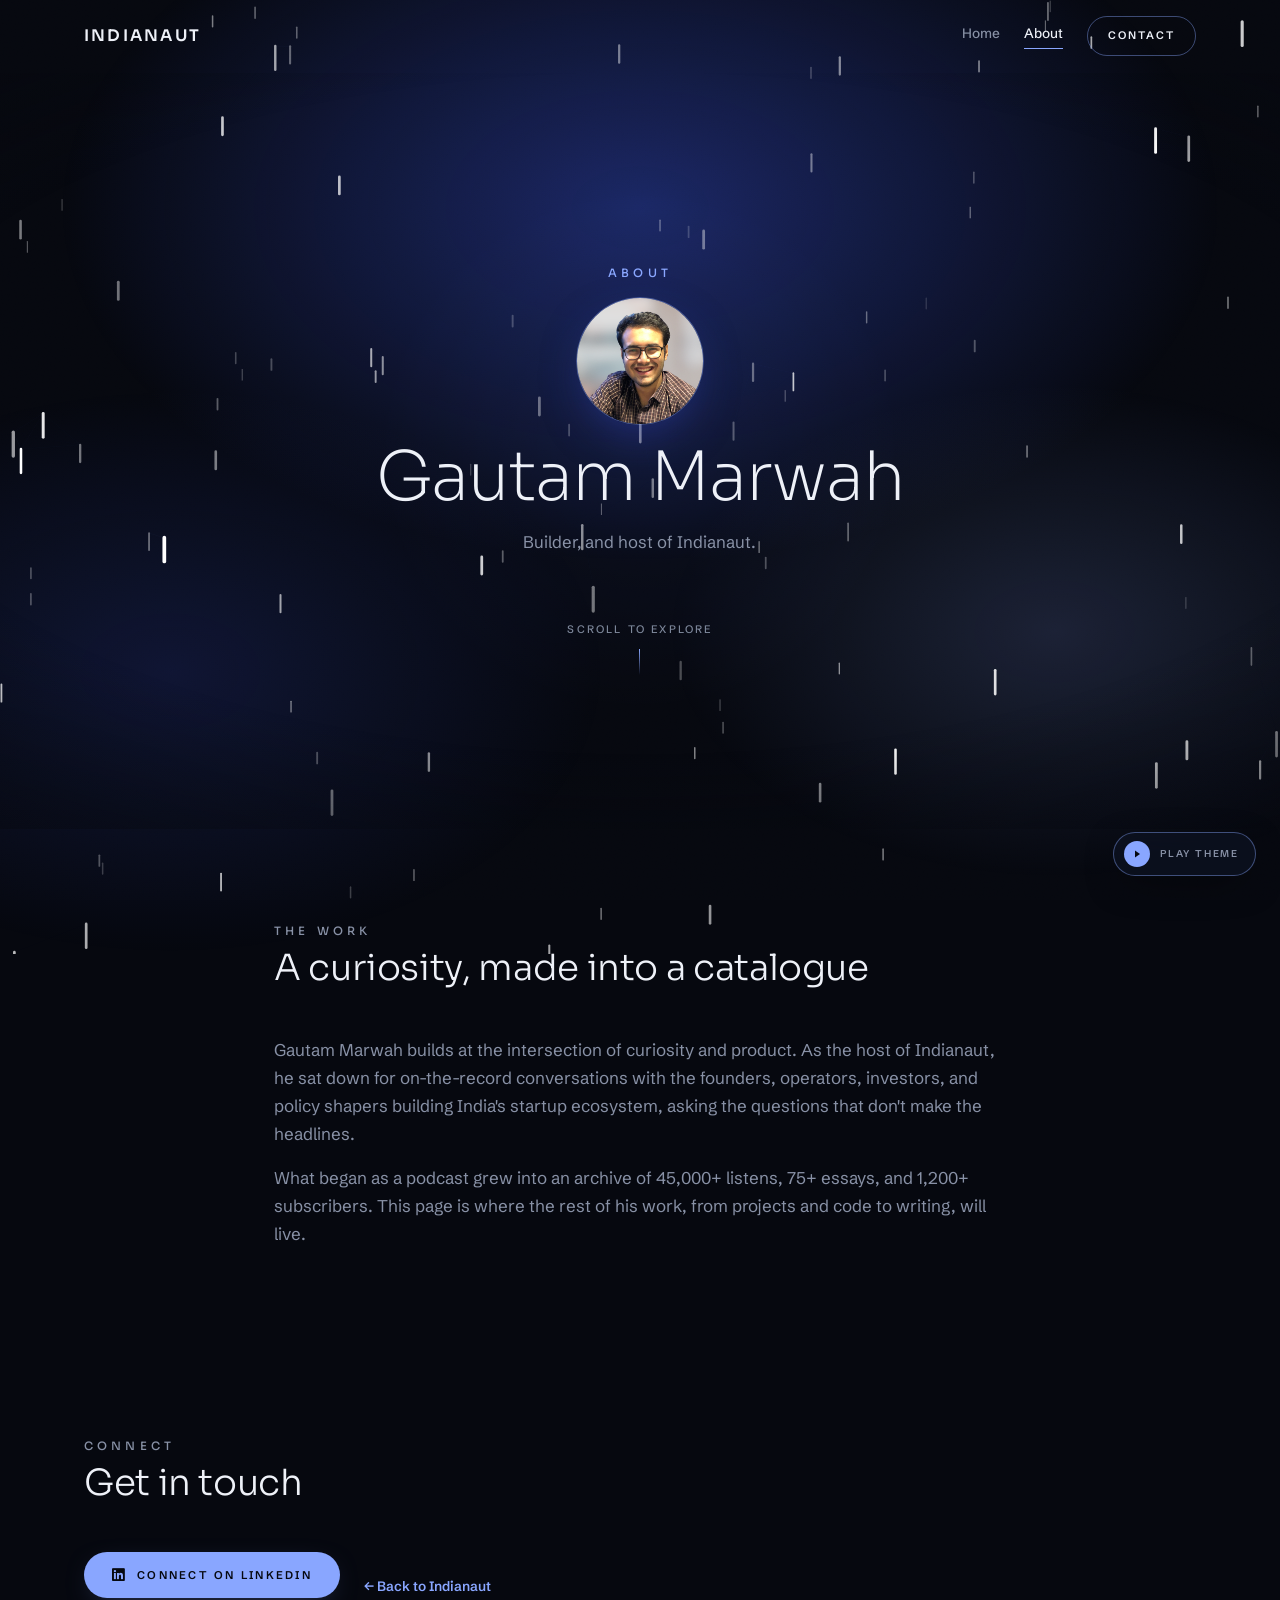
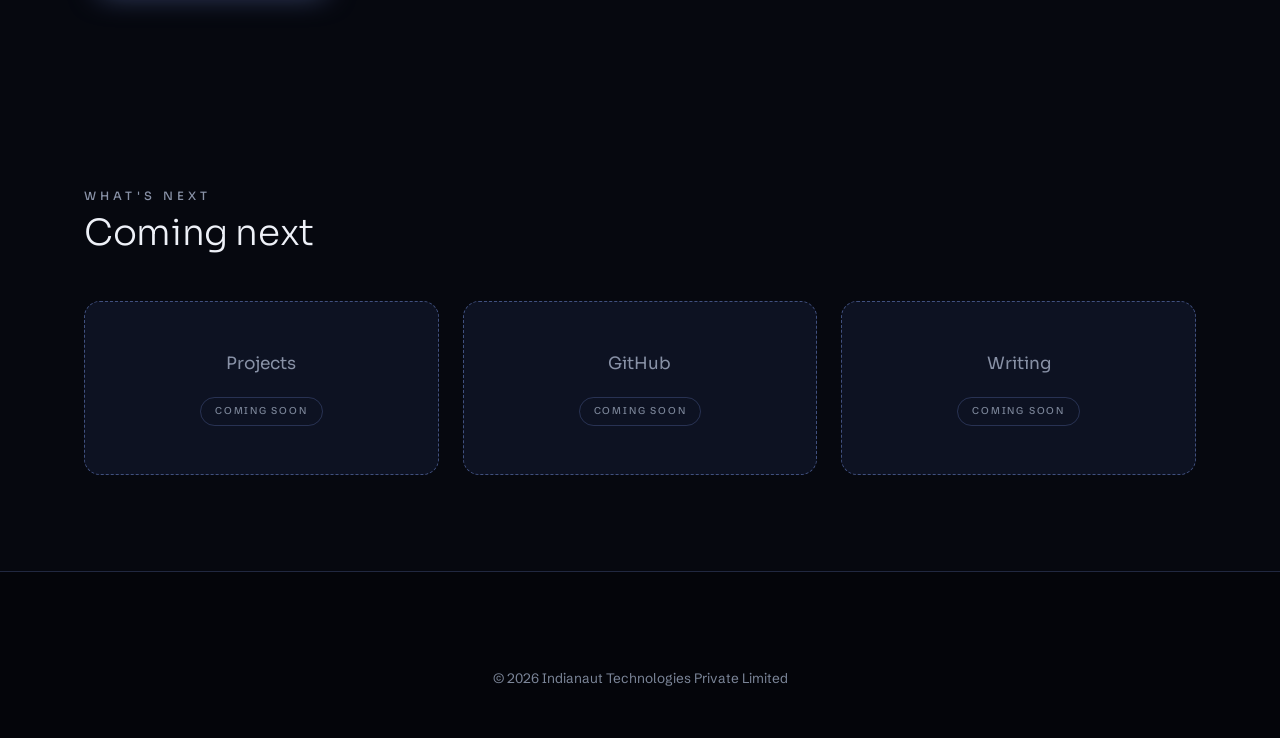
==== about.html @ 1bd2d526 "Redesign site as a two-page premium cosmic experience Replace the previous design with the "Deep Spa" ====
<!DOCTYPE html>
<html lang="en">
<head>
  <meta charset="UTF-8">
  <meta name="viewport" content="width=device-width, initial-scale=1.0">
  <title>Gautam Marwah — Indianaut</title>
  <meta name="description" content="Gautam Marwah builds at the intersection of curiosity and product. Host of Indianaut, an archive of 45,000+ listens, 75+ essays, and 1,200+ subscribers.">

  <link rel="icon" type="image/x-icon" href="favicon.ico">
  <link rel="apple-touch-icon" href="favicon.ico">

  <meta property="og:type" content="profile">
  <meta property="og:url" content="https://indianaut.com/about.html">
  <link rel="canonical" href="https://indianaut.com/about.html">
  <meta property="og:title" content="Gautam Marwah — Indianaut">
  <meta property="og:description" content="Gautam Marwah builds at the intersection of curiosity and product. Host of Indianaut, an archive of 45,000+ listens, 75+ essays, and 1,200+ subscribers.">
  <meta property="og:image" content="logo.png">
  <meta property="og:image:width" content="1200">
  <meta property="og:image:height" content="630">
  <meta property="og:site_name" content="Indianaut">

  <meta name="twitter:card" content="summary_large_image">
  <meta name="twitter:title" content="Gautam Marwah — Indianaut">
  <meta name="twitter:description" content="Builder, and host of Indianaut.">
  <meta name="twitter:image" content="logo.png">

  <link rel="preconnect" href="https://fonts.googleapis.com">
  <link rel="preconnect" href="https://fonts.gstatic.com" crossorigin>
  <link href="https://fonts.googleapis.com/css2?family=Sora:wght@200;300;400;500;600;700&family=Schibsted+Grotesk:wght@400;500;600&display=swap" rel="stylesheet">
  <link rel="stylesheet" href="https://cdnjs.cloudflare.com/ajax/libs/font-awesome/6.5.1/css/all.min.css">
  <link rel="stylesheet" href="style.css">
</head>
<body>

  <!-- Persistent cosmic backdrop (see index.html). -->
  <div class="hero-scene" aria-hidden="true">
    <div class="nebula"></div>
    <canvas class="starfield" data-starfield data-density-scale="0.7"></canvas>
  </div>

  <header class="site-nav">
    <div class="container nav-inner">
      <a href="index.html" class="wordmark">INDIANAUT</a>
      <nav class="nav-links" aria-label="Primary">
        <a href="index.html" class="nav-link">Home</a>
        <a href="about.html" class="nav-link is-active" aria-current="page">About</a>
        <a href="https://www.linkedin.com/in/gautam-marwah/" target="_blank" rel="noopener" class="nav-subscribe">Contact</a>
      </nav>
    </div>
  </header>

  <main>
    <!-- Hero -->
    <section class="hero hero--about" id="hero">
      <div class="hero-content">
        <p class="eyebrow hero-eyebrow">About</p>
        <div class="hero-photo">
          <img src="GautamMarwah-Photo.PNG" alt="Gautam Marwah">
        </div>
        <h1 class="hero-name">Gautam Marwah</h1>
        <p class="hero-role">Builder, and host of Indianaut.</p>
        <p class="scroll-cue">Scroll to explore</p>
      </div>
    </section>

    <!-- Bio -->
    <section class="section bio-section" id="bio">
      <div class="container">
        <div class="section-head">
          <p class="eyebrow reveal reveal--fade">The Work</p>
          <h2 class="reveal reveal--fade">A curiosity, made into a catalogue</h2>
        </div>
        <div class="bio-text reveal">
          <p>Gautam Marwah builds at the intersection of curiosity and product. As the host of Indianaut, he sat down for on-the-record conversations with the founders, operators, investors, and policy shapers building India's startup ecosystem, asking the questions that don't make the headlines.</p>
          <p>What began as a podcast grew into an archive of 45,000+ listens, 75+ essays, and 1,200+ subscribers. This page is where the rest of his work, from projects and code to writing, will live.</p>
        </div>
      </div>
    </section>

    <!-- Connect -->
    <section class="section" id="connect">
      <div class="container">
        <div class="section-head">
          <p class="eyebrow reveal reveal--fade">Connect</p>
          <h2 class="reveal reveal--fade">Get in touch</h2>
        </div>
        <div class="reveal">
          <div class="connect-actions">
            <a href="https://www.linkedin.com/in/gautam-marwah/" target="_blank" rel="noopener" class="btn btn-primary">
              <i class="fab fa-linkedin" aria-hidden="true"></i>
              <span>Connect on LinkedIn</span>
            </a>
            <a href="index.html" class="about-cta u-link">← Back to Indianaut</a>
          </div>
          <!-- TODO: add a direct email here if desired -->
        </div>
      </div>
    </section>

    <!-- Coming next -->
    <section class="section" id="coming-next">
      <div class="container">
        <div class="section-head">
          <p class="eyebrow reveal reveal--fade">What's Next</p>
          <h2 class="reveal reveal--fade">Coming next</h2>
        </div>
        <div class="tiles-grid stagger">
          <div class="tile reveal">
            <h3>Projects</h3>
            <span class="tile-tag">Coming soon</span>
          </div>
          <div class="tile reveal">
            <h3>GitHub</h3>
            <span class="tile-tag">Coming soon</span>
          </div>
          <div class="tile reveal">
            <h3>Writing</h3>
            <span class="tile-tag">Coming soon</span>
          </div>
        </div>
      </div>
    </section>
  </main>

  <footer class="site-footer">
    <div class="container footer-inner">
      <p class="footer-copy">© 2026 Indianaut Technologies Private Limited</p>
    </div>
  </footer>

  <script src="script.js"></script>
</body>
</html>
---- style.css ----
/*
THESIS: A premium, thought-leadership cosmic world for Indianaut — a living starfield and elegant calm that make the real work the proof. Refuses the old bright-blue subscribe page, the busy dossier, and the neon "AI space dashboard."
OWN-WORLD: Near-black cosmic ground (#06080F), soft indigo nebula, mouse-reactive parallax starfield with cosmic-blue constellation lines; ONE cosmic-blue accent (#89A6FF); tricolor only as the logo + one thin signature line. Sora (light display) + Schibsted Grotesk body. Soft 16px cards, pill buttons, hairline borders, gentle glows.
STORY: A visitor lands in space, the logo blooms, stars react to them; they scroll Indianaut's real work (episodes, platforms, essays) to an elegant About; a second page introduces Gautam and is built to grow.
FIRST VIEWPORT: Centered eyebrow, the Indianaut logo (glowing), an elegant light-weight tagline, a thin tricolor line, and the real stat row, over a living starfield + nebula. Nav: Home · About · Contact.
FORM: Premium cosmic experience · brief-pinned (simplify + premium + animation) · replaces the dossier world.
*/

/* ==========================================================================
   Tokens
   ========================================================================== */
:root {
  color-scheme: dark;

  /* Color */
  --space: #06080F;
  --space-deep: #04050A;
  --panel: #0D1222;
  --panel-2: #141B2E;
  --text: #EEF1F8;
  --text-dim: #8891A6;
  --text-faint: #7C8699;
  --accent: #89A6FF;
  --accent-deep: #3D5AF1;
  --accent-bright: #AFC3FF;
  --saffron: #FF9E3D;
  --green: #3BB273;
  --hairline: rgba(137, 166, 255, 0.22);
  --hairline-strong: rgba(137, 166, 255, 0.42);

  /* Type */
  --font-display: 'Sora', system-ui, sans-serif;
  --font-body: 'Schibsted Grotesk', system-ui, sans-serif;

  /* Radii */
  --radius-sm: 8px;
  --radius-card: 16px;
  --radius-pill: 999px;

  /* Spacing (8px scale) */
  --sp-xs: 4px;
  --sp-sm: 8px;
  --sp-md: 16px;
  --sp-lg: 24px;
  --sp-xl: 48px;
  --sp-xxl: 96px;

  /* Shadows / glows */
  --shadow-card-rest: 0 8px 30px -16px rgba(0, 0, 0, 0.6);
  --shadow-card-hover: 0 16px 50px -18px rgba(61, 90, 241, 0.45);
  --glow-logo: drop-shadow(0 10px 60px rgba(61, 90, 241, 0.35));
  --shadow-float: 0 10px 40px -14px rgba(0, 0, 0, 0.8);

  /* Motion */
  --ease-out-expo: cubic-bezier(0.16, 1, 0.3, 1);
  --dur-fast: 0.25s;
  --dur-med: 0.55s;
  --dur-slow: 0.9s;
}

/* ==========================================================================
   Reset
   ========================================================================== */
*, *::before, *::after { box-sizing: border-box; }
html, body { height: 100%; }
body, h1, h2, h3, p, figure { margin: 0; }
img, canvas, audio, svg { display: block; max-width: 100%; }
a { color: inherit; text-decoration: none; }
button { font: inherit; cursor: pointer; background: none; border: none; color: inherit; }
ul { list-style: none; margin: 0; padding: 0; }
::selection { background: rgba(137, 166, 255, 0.35); color: var(--text); }

@media (prefers-reduced-motion: no-preference) {
  html { scroll-behavior: smooth; }
}

body {
  background: var(--space);
  color: var(--text);
  font-family: var(--font-body);
  font-size: 1.0625rem;
  font-weight: 400;
  line-height: 1.65;
  -webkit-font-smoothing: antialiased;
  overflow-x: hidden;
}

.container {
  max-width: 1160px;
  margin-inline: auto;
  padding-inline: var(--sp-lg);
}

a:focus-visible,
button:focus-visible,
[tabindex]:focus-visible {
  outline: 2px solid var(--accent);
  outline-offset: 3px;
  border-radius: var(--radius-sm);
}

/* ==========================================================================
   Type utilities
   ========================================================================== */
.eyebrow {
  display: block;
  font-family: var(--font-display);
  font-size: 0.72rem;
  font-weight: 500;
  line-height: 1.2;
  letter-spacing: 0.36em;
  text-transform: uppercase;
  color: var(--accent);
}

.u-link { position: relative; }
.u-link::after {
  content: '';
  position: absolute;
  left: 0; right: 0; bottom: -2px;
  height: 1px;
  background: var(--accent);
  transform: scaleX(0);
  transform-origin: left;
  transition: transform var(--dur-med) var(--ease-out-expo);
}
.u-link:hover::after,
.u-link:focus-visible::after { transform: scaleX(1); }

/* ==========================================================================
   Buttons
   ========================================================================== */
.btn {
  display: inline-flex;
  align-items: center;
  gap: 10px;
  border-radius: var(--radius-pill);
  padding: 14px 28px;
  font-family: var(--font-body);
  font-size: 0.7rem;
  font-weight: 600;
  letter-spacing: 0.2em;
  text-transform: uppercase;
  transition: transform var(--dur-fast) var(--ease-out-expo),
              box-shadow var(--dur-fast) ease,
              background var(--dur-fast) ease,
              border-color var(--dur-fast) ease,
              color var(--dur-fast) ease;
}
.btn i { font-size: 0.9rem; }

.btn-primary {
  background: var(--accent);
  color: var(--space);
  box-shadow: 0 8px 30px -14px rgba(137, 166, 255, 0.55);
}
.btn-primary:hover, .btn-primary:focus-visible {
  background: var(--accent-bright);
  transform: translateY(-2px);
  box-shadow: 0 16px 44px -14px rgba(137, 166, 255, 0.6);
}

.btn-ghost {
  background: transparent;
  color: var(--text);
  border: 1px solid var(--hairline-strong);
}
.btn-ghost:hover, .btn-ghost:focus-visible {
  border-color: var(--accent);
  color: var(--accent-bright);
  transform: translateY(-2px);
  box-shadow: 0 0 30px -12px rgba(137, 166, 255, 0.5);
}

.button-row { display: flex; justify-content: center; margin-top: var(--sp-lg); }

/* ==========================================================================
   Nav
   ========================================================================== */
.site-nav {
  position: sticky;
  top: 0;
  z-index: 50;
  padding: var(--sp-md) 0;
  background: transparent;
  border-bottom: 1px solid transparent;
  transition: background var(--dur-fast) ease, border-color var(--dur-fast) ease;
}
.site-nav.is-scrolled {
  background: rgba(6, 8, 15, 0.72);
  backdrop-filter: blur(16px);
  -webkit-backdrop-filter: blur(16px);
  border-bottom-color: var(--hairline);
}
.nav-inner {
  display: flex;
  align-items: center;
  justify-content: space-between;
  gap: var(--sp-md);
}
.wordmark {
  font-family: var(--font-display);
  font-weight: 600;
  font-size: 1rem;
  letter-spacing: 0.14em;
  color: var(--text);
  white-space: nowrap;
}
.nav-links {
  display: flex;
  align-items: center;
  gap: var(--sp-lg);
}
.nav-link {
  font-family: var(--font-body);
  font-size: 0.85rem;
  font-weight: 500;
  color: var(--text-dim);
  position: relative;
  padding-bottom: 4px;
  transition: color var(--dur-fast) ease;
}
.nav-link:hover, .nav-link:focus-visible { color: var(--text); }
.nav-link.is-active { color: var(--text); }
.nav-link.is-active::after {
  content: '';
  position: absolute;
  left: 0; right: 0; bottom: 0;
  height: 1px;
  background: var(--accent);
}
.nav-subscribe {
  font-family: var(--font-body);
  font-size: 0.68rem;
  font-weight: 600;
  letter-spacing: 0.18em;
  text-transform: uppercase;
  color: var(--text);
  border: 1px solid var(--hairline-strong);
  border-radius: var(--radius-pill);
  padding: 10px 20px;
  white-space: nowrap;
  transition: border-color var(--dur-fast) ease, color var(--dur-fast) ease, box-shadow var(--dur-fast) ease;
}
.nav-subscribe:hover, .nav-subscribe:focus-visible {
  border-color: var(--accent);
  color: var(--accent-bright);
  box-shadow: 0 0 24px -8px rgba(137, 166, 255, 0.55);
}

/* ==========================================================================
   Hero + starfield
   ========================================================================== */
.hero {
  position: relative;
  min-height: 100vh;
  min-height: 100dvh;
  display: flex;
  align-items: center;
  justify-content: center;
  overflow: hidden;
  padding: calc(var(--sp-xxl) + 40px) var(--sp-lg) var(--sp-xxl);
  text-align: center;
}
.hero--about { min-height: 84vh; min-height: 84dvh; }

/* Fixed backdrop for the whole document, not just the hero, so warp streaks
   and the audio pulse remain visible behind every section. */
.hero-scene {
  position: fixed;
  inset: -6% -4%;
  z-index: 0;
  pointer-events: none;
  will-change: transform;
}
.nebula {
  position: absolute;
  inset: 0;
  background:
    radial-gradient(60% 50% at 50% 26%, rgba(61, 90, 241, 0.38), transparent 70%),
    radial-gradient(40% 35% at 80% 68%, rgba(137, 166, 255, 0.16), transparent 70%),
    radial-gradient(45% 40% at 16% 72%, rgba(61, 90, 241, 0.16), transparent 70%);
  transform: translate3d(var(--nx, 0px), var(--ny, 0px), 0);
}
.starfield {
  position: absolute;
  inset: 0;
  width: 100%;
  height: 100%;
  display: block;
}

/* Content rides above the backdrop and the cursor torch. */
main,
.site-footer { position: relative; z-index: 2; }
.hero::after {
  content: '';
  position: absolute;
  inset: 0;
  z-index: 1;
  background: radial-gradient(120% 90% at 50% 45%, transparent 50%, var(--space) 100%);
  pointer-events: none;
}
.hero-content {
  position: relative;
  z-index: 2;
  max-width: 720px;
  display: flex;
  flex-direction: column;
  align-items: center;
  gap: var(--sp-md);
}

.hero-eyebrow { opacity: 0; transform: translateY(14px); }
.hero-logo {
  width: min(500px, 74vw);
  margin: var(--sp-md) 0;
  filter: var(--glow-logo);
  opacity: 0;
  transform: scale(0.96);
}
.hero-tagline {
  font-family: var(--font-display);
  font-weight: 200;
  font-size: clamp(1.5rem, 3vw, 2.25rem);
  line-height: 1.2;
  letter-spacing: -0.01em;
  color: var(--text);
  opacity: 0;
  transform: translateY(16px);
}
.hero-hairline {
  width: 140px;
  height: 2px;
  border-radius: var(--radius-pill);
  background: linear-gradient(90deg, var(--saffron), var(--text) 50%, var(--green));
  margin: var(--sp-sm) 0;
  opacity: 0;
  transform: scaleX(0);
}
.hero-stats {
  display: flex;
  align-items: center;
  gap: var(--sp-lg);
  margin-top: var(--sp-md);
  opacity: 0;
  transform: translateY(18px);
}
.stat { display: flex; flex-direction: column; align-items: center; gap: 6px; }
.stat-number {
  font-family: var(--font-display);
  font-weight: 300;
  font-size: clamp(1.75rem, 3vw, 2.25rem);
  line-height: 1;
  color: var(--text);
  font-variant-numeric: tabular-nums;
}
.stat-label {
  font-family: var(--font-body);
  font-size: 0.7rem;
  font-weight: 500;
  letter-spacing: 0.2em;
  text-transform: uppercase;
  color: var(--text-faint);
}
.stat-divider { width: 1px; height: 32px; background: var(--hairline); }

.scroll-cue {
  margin-top: var(--sp-xl);
  font-family: var(--font-body);
  font-size: 0.68rem;
  font-weight: 500;
  letter-spacing: 0.2em;
  text-transform: uppercase;
  color: var(--text-faint);
  display: flex;
  flex-direction: column;
  align-items: center;
  gap: 10px;
  opacity: 0;
}
.scroll-cue::after {
  content: '';
  width: 1px;
  height: 26px;
  background: linear-gradient(var(--accent), transparent);
}
@media (prefers-reduced-motion: no-preference) {
  .scroll-cue::after { animation: scrollcue 2.2s var(--ease-out-expo) infinite; }
}
@keyframes scrollcue {
  0% { transform: scaleY(0); opacity: 0; transform-origin: top; }
  40% { opacity: 1; }
  100% { transform: scaleY(1); opacity: 0; transform-origin: top; }
}

/* Load sequence — pure CSS, plays with or without JS */
@keyframes rise-in { from { opacity: 0; transform: translateY(18px); } to { opacity: 1; transform: translateY(0); } }
@keyframes bloom-in { from { opacity: 0; transform: scale(0.96); } to { opacity: 1; transform: scale(1); } }
@keyframes hairline-draw { from { opacity: 0; transform: scaleX(0); } to { opacity: 1; transform: scaleX(1); } }

.hero-eyebrow { animation: rise-in var(--dur-slow) var(--ease-out-expo) 0.1s forwards; }
.hero-logo { animation: bloom-in 1.1s var(--ease-out-expo) 0.25s forwards; }
.hero-tagline { animation: rise-in var(--dur-slow) var(--ease-out-expo) 0.55s forwards; }
.hero-hairline { animation: hairline-draw var(--dur-slow) var(--ease-out-expo) 0.8s forwards; transform-origin: center; }
.hero-stats { animation: rise-in var(--dur-slow) var(--ease-out-expo) 0.95s forwards; }
.scroll-cue { animation: rise-in var(--dur-slow) var(--ease-out-expo) 1.2s forwards; }

.hero-name {
  font-family: var(--font-display);
  font-weight: 200;
  font-size: clamp(2.25rem, 5.5vw, 4.25rem);
  line-height: 1.06;
  letter-spacing: -0.02em;
  color: var(--text);
  opacity: 0;
  transform: translateY(18px);
  animation: rise-in var(--dur-slow) var(--ease-out-expo) 0.45s forwards;
}
.hero-role {
  font-family: var(--font-body);
  font-size: 1.05rem;
  color: var(--text-dim);
  opacity: 0;
  transform: translateY(14px);
  animation: rise-in var(--dur-slow) var(--ease-out-expo) 0.7s forwards;
}
.hero-photo {
  width: 128px;
  height: 128px;
  border-radius: 50%;
  overflow: hidden;
  border: 1px solid var(--hairline-strong);
  box-shadow: 0 16px 50px -18px rgba(61, 90, 241, 0.5);
  opacity: 0;
  transform: scale(0.94);
  animation: bloom-in 1s var(--ease-out-expo) 0.2s forwards;
}
.hero-photo img { width: 100%; height: 100%; object-fit: cover; }

/* ==========================================================================
   Scroll reveal system
   ========================================================================== */
.js .reveal {
  opacity: 0;
  transform: translateY(28px);
  transition: opacity 0.85s var(--ease-out-expo), transform 0.85s var(--ease-out-expo);
}
.js .reveal--fade { transform: translateY(14px); }
.js .reveal--pop { transform: translateY(20px) scale(0.97); }
.reveal.in-view { opacity: 1; transform: none; }

.stagger > .reveal:nth-child(1) { transition-delay: 0s; }
.stagger > .reveal:nth-child(2) { transition-delay: 0.08s; }
.stagger > .reveal:nth-child(3) { transition-delay: 0.16s; }
.stagger > .reveal:nth-child(4) { transition-delay: 0.24s; }
.stagger > .reveal:nth-child(5) { transition-delay: 0.32s; }
.stagger > .reveal:nth-child(6) { transition-delay: 0.4s; }

/* ==========================================================================
   Sections
   ========================================================================== */
.section { padding: var(--sp-xxl) 0; position: relative; }
.section-head { max-width: 640px; margin-bottom: var(--sp-xl); }
.section-head .eyebrow { margin-bottom: var(--sp-sm); }
.section-head h2 {
  font-family: var(--font-display);
  font-weight: 300;
  font-size: clamp(1.5rem, 3vw, 2.25rem);
  line-height: 1.15;
  letter-spacing: -0.01em;
  margin-bottom: var(--sp-md);
}
.section-head p { color: var(--text-dim); max-width: 60ch; }

/* Mission Logs */
/* ==========================================================================
   Carousels — marquee (episodes) and auto-advance (articles)
   ========================================================================== */
.carousel {
  position: relative;
  margin-bottom: var(--sp-xl);
  /* Bleed to the viewport edges so slides run off-screen, while the section
     container keeps the headings aligned to the grid. */
  margin-inline: calc(50% - 50vw);
  padding-inline: calc(50vw - 50% + var(--sp-lg));
  overflow: hidden;
}

/* Soft edge fade so slides dissolve rather than clip at the viewport edge. */
.carousel::before,
.carousel::after {
  content: '';
  position: absolute;
  top: 0;
  bottom: 0;
  width: clamp(32px, 7vw, 120px);
  z-index: 2;
  pointer-events: none;
}
.carousel::before { left: 0; background: linear-gradient(90deg, var(--space), transparent); }
.carousel::after { right: 0; background: linear-gradient(270deg, var(--space), transparent); }

.carousel-track {
  display: flex;
  gap: var(--sp-lg);
  will-change: transform;
}

/* Marquee: JS clones the slides and drives a continuous transform. */
.carousel--marquee .carousel-track { width: max-content; }
.carousel--marquee .video-card { flex: 0 0 auto; width: clamp(260px, 30vw, 380px); }

/* Auto-advance: a real scroller with snap, so swipe/drag works natively. */
.carousel--advance .carousel-track {
  overflow-x: auto;
  scroll-snap-type: x mandatory;
  scrollbar-width: none;
  -ms-overflow-style: none;
  padding-bottom: var(--sp-sm);
}
.carousel--advance .carousel-track::-webkit-scrollbar { display: none; }
.carousel--advance .article-card {
  flex: 0 0 auto;
  width: clamp(280px, 34vw, 420px);
  scroll-snap-align: center;
}

/* Progress dots for the auto-advance carousel */
.carousel-dots {
  display: flex;
  justify-content: center;
  gap: var(--sp-sm);
  margin-top: var(--sp-md);
}
/* 24px hit area; the visible bar is a pseudo-element so the active state
   animates on the compositor (transform) instead of thrashing layout. */
.carousel-dot {
  width: 24px;
  height: 24px;
  padding: 0;
  display: grid;
  place-items: center;
  background: none;
}
.carousel-dot::before {
  content: '';
  width: 20px;
  height: 6px;
  border-radius: var(--radius-pill);
  background: var(--hairline-strong);
  transform: scaleX(0.3);
  transition: background 0.3s ease, transform 0.3s var(--ease-out-expo);
}
.carousel-dot.is-active::before { background: var(--accent); transform: scaleX(1); }
.carousel-dot:hover::before { background: var(--accent-bright); }
.video-card {
  position: relative;
  display: block;
  border-radius: var(--radius-card);
  overflow: hidden;
  background: var(--panel-2);
  border: 1px solid var(--hairline);
  box-shadow: var(--shadow-card-rest);
  transition: transform 0.5s var(--ease-out-expo), box-shadow 0.5s var(--ease-out-expo), border-color 0.5s ease;
}
.video-card:hover, .video-card:focus-visible {
  transform: translateY(-6px);
  box-shadow: var(--shadow-card-hover);
  border-color: var(--hairline-strong);
}
.video-thumb { position: relative; aspect-ratio: 16 / 9; overflow: hidden; background: var(--panel-2); }
.video-thumb img { width: 100%; height: 100%; object-fit: cover; transition: transform 0.6s var(--ease-out-expo); }
.video-card:hover .video-thumb img { transform: scale(1.06); }
.play-btn {
  position: absolute;
  inset: 0;
  display: flex;
  align-items: center;
  justify-content: center;
}
.play-btn i {
  width: 56px;
  height: 56px;
  border-radius: 50%;
  display: flex;
  align-items: center;
  justify-content: center;
  padding-left: 3px;
  background: rgba(6, 8, 15, 0.55);
  border: 1px solid rgba(238, 241, 248, 0.5);
  color: var(--text);
  font-size: 1rem;
  backdrop-filter: blur(2px);
  transition: box-shadow 0.4s ease, border-color 0.4s ease, background 0.4s ease, transform 0.4s var(--ease-out-expo);
}
.video-card:hover .play-btn i {
  box-shadow: 0 0 34px 4px rgba(137, 166, 255, 0.5);
  border-color: var(--accent);
  background: rgba(13, 18, 34, 0.8);
  transform: scale(1.08);
}

/* Audio Frequency */
.audio-grid {
  display: grid;
  grid-template-columns: repeat(4, 1fr);
  gap: var(--sp-lg);
}
.audio-card {
  display: flex;
  flex-direction: column;
  align-items: center;
  gap: var(--sp-sm);
  padding: var(--sp-lg);
  background: var(--panel);
  border: 1px solid var(--hairline);
  border-radius: var(--radius-card);
  box-shadow: var(--shadow-card-rest);
  text-align: center;
  transition: transform 0.4s var(--ease-out-expo), box-shadow 0.4s var(--ease-out-expo), border-color 0.4s ease;
}
.audio-card:hover, .audio-card:focus-visible {
  transform: translateY(-4px);
  box-shadow: var(--shadow-card-hover);
  border-color: var(--hairline-strong);
}
.audio-icon { font-size: 1.6rem; color: var(--accent); }
.audio-card h3 { font-family: var(--font-display); font-weight: 400; font-size: 1.0625rem; color: var(--text); }

/* Flight Manuals */
.article-card {
  background: var(--panel);
  border: 1px solid var(--hairline);
  border-radius: var(--radius-card);
  padding: var(--sp-lg);
  box-shadow: var(--shadow-card-rest);
  transition: transform 0.4s var(--ease-out-expo), box-shadow 0.4s var(--ease-out-expo), border-color 0.4s ease;
}
.article-card:hover, .article-card:focus-visible-within {
  transform: translateY(-4px);
  box-shadow: var(--shadow-card-hover);
  border-color: var(--hairline-strong);
}
.article-card .substack-post-embed {
  border-radius: var(--radius-sm);
  overflow: hidden;
}
.article-card .substack-post-embed p {
  color: var(--text-dim);
  font-family: var(--font-body);
  font-size: 0.85rem;
  margin-bottom: 6px;
}
.article-card .substack-post-embed a {
  color: var(--accent);
  font-weight: 600;
}

/* About Indianaut (home page) */
.about-grid {
  display: grid;
  grid-template-columns: 240px 1fr;
  gap: var(--sp-xl);
  align-items: start;
}
.about-photo {
  width: 100%;
  aspect-ratio: 1;
  border-radius: 50%;
  overflow: hidden;
  border: 1px solid var(--hairline-strong);
  box-shadow: 0 20px 60px -24px rgba(61, 90, 241, 0.45);
}
.about-photo img { width: 100%; height: 100%; object-fit: cover; }
.about-text p { color: var(--text-dim); max-width: 68ch; margin-bottom: var(--sp-md); }
.about-text p:last-child { margin-bottom: 0; }
.host-link { color: var(--text); font-weight: 600; }
.about-cta {
  margin-top: var(--sp-lg);
  display: inline-flex;
  align-items: center;
  gap: 8px;
  color: var(--accent);
  font-weight: 600;
  font-size: 0.85rem;
}

/* About page: bio / connect / coming next */
.bio-section .container { max-width: 780px; }
.bio-text p { color: var(--text-dim); margin-bottom: var(--sp-md); }
.bio-text p:last-child { margin-bottom: 0; }

.connect-actions {
  display: flex;
  flex-wrap: wrap;
  align-items: center;
  gap: var(--sp-lg);
  margin-top: var(--sp-lg);
}
.connect-note {
  color: var(--text-faint);
  font-size: 0.85rem;
  margin-top: var(--sp-md);
}

.tiles-grid {
  display: grid;
  grid-template-columns: repeat(3, 1fr);
  gap: var(--sp-lg);
}
.tile {
  padding: var(--sp-xl) var(--sp-lg);
  background: var(--panel);
  border: 1px dashed var(--hairline-strong);
  border-radius: var(--radius-card);
  text-align: center;
}
.tile h3 {
  font-family: var(--font-display);
  font-weight: 400;
  font-size: 1.0625rem;
  color: var(--text-dim);
  margin-bottom: var(--sp-md);
}
.tile-tag {
  display: inline-block;
  font-size: 0.62rem;
  font-weight: 500;
  letter-spacing: 0.18em;
  text-transform: uppercase;
  color: var(--text-faint);
  border: 1px solid var(--hairline);
  border-radius: var(--radius-pill);
  padding: 5px 14px;
}

/* ==========================================================================
   Footer
   ========================================================================== */
.site-footer {
  padding: var(--sp-xxl) 0 var(--sp-xl);
  background: var(--space-deep);
  border-top: 1px solid var(--hairline);
}
.footer-inner {
  display: flex;
  flex-direction: column;
  align-items: center;
  gap: var(--sp-lg);
  text-align: center;
}
.footer-copy { color: var(--text-faint); font-size: 0.85rem; }

/* ==========================================================================
   Atmosphere — film grain + cursor torch
   ========================================================================== */
.grain {
  position: fixed;
  inset: 0;
  z-index: 4;
  pointer-events: none;
  opacity: 0.05;
  mix-blend-mode: overlay;
  background-image: url("data:image/svg+xml,%3Csvg xmlns='http://www.w3.org/2000/svg' width='140' height='140'%3E%3Cfilter id='n'%3E%3CfeTurbulence type='fractalNoise' baseFrequency='0.85' numOctaves='3'/%3E%3C/filter%3E%3Crect width='140' height='140' filter='url(%23n)'/%3E%3C/svg%3E");
}

.torch {
  position: fixed;
  top: 0;
  left: 0;
  width: 520px;
  height: 520px;
  z-index: 1;
  pointer-events: none;
  mix-blend-mode: screen;
  opacity: 0.5;
  background: radial-gradient(circle, rgba(61, 90, 241, 0.16), rgba(61, 90, 241, 0.05) 45%, transparent 70%);
}

/* ==========================================================================
   Rocket scroll-progress rail
   ========================================================================== */
.scroll-rail {
  position: fixed;
  left: 22px;
  top: 20vh;
  bottom: 20vh;
  width: 2px;
  z-index: 40;
  background: var(--hairline);
  border-radius: var(--radius-pill);
  pointer-events: none;
  opacity: 0;
  transition: opacity var(--dur-med) ease;
}
.scroll-rail.is-lit { opacity: 1; }

/* Distance already covered, growing upward from the base. */
.scroll-rail-trail {
  position: absolute;
  left: 0;
  right: 0;
  bottom: 0;
  height: 100%;
  transform-origin: bottom;
  transform: scaleY(0);
  border-radius: var(--radius-pill);
  background: linear-gradient(to top, transparent, var(--accent-deep) 35%, var(--accent));
}

.scroll-rail-rocket {
  position: absolute;
  left: 50%;
  bottom: 0;
  margin-left: -8px;
  width: 16px;
  color: var(--accent);
  filter: drop-shadow(0 0 10px rgba(137, 166, 255, 0.6));
}
.scroll-rail-rocket svg { width: 16px; height: 22px; }
.scroll-rail-flame { opacity: 0.9; }

@media (max-width: 900px) {
  .scroll-rail { display: none; }
}

/* ==========================================================================
   Cinematic arrival (first visit per session)
   ========================================================================== */
.is-arriving .hero-logo {
  animation: arriveLogo 1200ms var(--ease-out-expo) both;
}
@keyframes arriveLogo {
  from { opacity: 0; transform: scale(1.08); filter: blur(14px) var(--glow-logo); }
  to { opacity: 1; transform: scale(1); filter: blur(0) var(--glow-logo); }
}
.is-arriving .hero-eyebrow,
.is-arriving .hero-tagline,
.is-arriving .hero-hairline,
.is-arriving .hero-stats,
.is-arriving .scroll-cue { animation-delay: 700ms; }

/* ==========================================================================
   Cross-document warp transition (progressive enhancement)
   ========================================================================== */
@view-transition { navigation: auto; }

::view-transition-old(root) {
  animation: warpOut 260ms cubic-bezier(0.4, 0, 1, 1) both;
}
::view-transition-new(root) {
  animation: warpIn 420ms var(--ease-out-expo) both;
}
@keyframes warpOut {
  to { opacity: 0; transform: scale(1.04); filter: blur(6px); }
}
@keyframes warpIn {
  from { opacity: 0; transform: scale(0.985); filter: blur(4px); }
}

/* ==========================================================================
   Floating theme player — persists across both pages
   ========================================================================== */
.theme-player {
  position: fixed;
  right: var(--sp-lg);
  bottom: var(--sp-lg);
  z-index: 60;
  display: inline-flex;
  align-items: center;
  gap: 10px;
  padding: 8px 16px 8px 10px;
  border-radius: var(--radius-pill);
  border: 1px solid var(--hairline-strong);
  background: rgba(13, 18, 34, 0.72);
  backdrop-filter: blur(14px);
  -webkit-backdrop-filter: blur(14px);
  box-shadow: var(--shadow-float);
  color: var(--text);
  transition: border-color var(--dur-fast) ease, box-shadow var(--dur-fast) ease, transform var(--dur-fast) var(--ease-out-expo);
}
.theme-player:hover,
.theme-player:focus-visible {
  border-color: var(--accent);
  box-shadow: 0 14px 46px -14px rgba(61, 90, 241, 0.65);
  transform: translateY(-2px);
}
.theme-player-icon {
  display: grid;
  place-items: center;
  width: 26px;
  height: 26px;
  flex: 0 0 auto;
  border-radius: var(--radius-pill);
  background: var(--accent);
  color: var(--space);
  font-size: 0.62rem;
}
.theme-player-label {
  font-size: 0.62rem;
  font-weight: 600;
  letter-spacing: 0.18em;
  text-transform: uppercase;
  color: var(--text-dim);
  white-space: nowrap;
}

/* Glyphs sit on the accent disc, so they take the ground colour to read. */
.theme-glyph {
  width: 12px;
  height: 12px;
  color: var(--space);
}
.theme-glyph--pause { display: none; }
/* Playing: bars replace the play triangle; hovering swaps in a pause mark. */
.theme-player.is-playing .theme-glyph--play { display: none; }
.theme-player.is-playing .theme-eq { display: inline-flex; }
.theme-player.is-playing:hover .theme-eq { display: none; }
.theme-player.is-playing:hover .theme-glyph--pause { display: block; }

/* Equaliser bars animate only while the theme is actually playing. */
.theme-eq {
  display: none;
  align-items: flex-end;
  gap: 2px;
  height: 12px;
}
.theme-eq span {
  width: 2px;
  height: 4px;
  border-radius: var(--radius-pill);
  background: var(--space);
  transform-origin: bottom;
}
.theme-player.is-playing .theme-eq span { animation: eqPulse 900ms ease-in-out infinite; }
.theme-player.is-playing .theme-eq span:nth-child(2) { animation-delay: 150ms; }
.theme-player.is-playing .theme-eq span:nth-child(3) { animation-delay: 300ms; }
@keyframes eqPulse {
  0%, 100% { height: 4px; opacity: 0.65; }
  50% { height: 12px; opacity: 1; }
}

/* Nudge attention when autoplay was blocked and we need a first gesture. */
.theme-player.is-awaiting .theme-player-icon { animation: themePulse 2s ease-in-out infinite; }
@keyframes themePulse {
  0%, 100% { box-shadow: 0 0 0 0 rgba(137, 166, 255, 0.5); }
  50% { box-shadow: 0 0 0 7px rgba(137, 166, 255, 0); }
}

@media (max-width: 640px) {
  .theme-player { right: var(--sp-md); bottom: var(--sp-md); padding: 8px 12px 8px 8px; }
  .theme-player-label { display: none; }
}

/* ==========================================================================
   Reduced motion
   ========================================================================== */
@media (prefers-reduced-motion: reduce) {
  *, *::before, *::after {
    animation-duration: 0.001ms !important;
    animation-iteration-count: 1 !important;
    transition-duration: 0.001ms !important;
    scroll-behavior: auto !important;
  }
  .hero-eyebrow, .hero-logo, .hero-tagline, .hero-hairline, .hero-stats, .scroll-cue,
  .hero-name, .hero-role, .hero-photo,
  .reveal, .js .reveal {
    opacity: 1 !important;
    transform: none !important;
  }
  .hero-scene { transform: none !important; }
  /* No warp between pages, no arrival blur, no cursor light. */
  @view-transition { navigation: none; }
  ::view-transition-old(root),
  ::view-transition-new(root) { animation: none !important; }
  .is-arriving .hero-logo { animation: none !important; filter: var(--glow-logo) !important; }
  .torch { display: none !important; }
}

/* ==========================================================================
   Responsive
   ========================================================================== */
@media (max-width: 1024px) {
  .audio-grid { grid-template-columns: repeat(2, 1fr); }
  .about-grid { grid-template-columns: 200px 1fr; }
}

@media (max-width: 768px) {
  .container { padding-inline: var(--sp-md); }
  .section { padding: var(--sp-xl) 0; }
  .carousel { padding-inline: calc(50vw - 50% + var(--sp-md)); }
  .carousel::before, .carousel::after { width: 24px; }
  .about-grid { grid-template-columns: 1fr; justify-items: center; text-align: center; }
  .about-photo { width: 180px; }
  .about-text p { max-width: 60ch; }
  .tiles-grid { grid-template-columns: 1fr; }
  .connect-actions { justify-content: center; }
}

@media (max-width: 480px) {
  .nav-links { gap: var(--sp-md); }
  .nav-subscribe { padding: 8px 16px; font-size: 0.62rem; }
  .wordmark { font-size: 0.9rem; letter-spacing: 0.1em; }
  .audio-grid { grid-template-columns: repeat(2, 1fr); }
  .hero-stats { gap: var(--sp-md); }
  .stat-number { font-size: 1.6rem; }
}
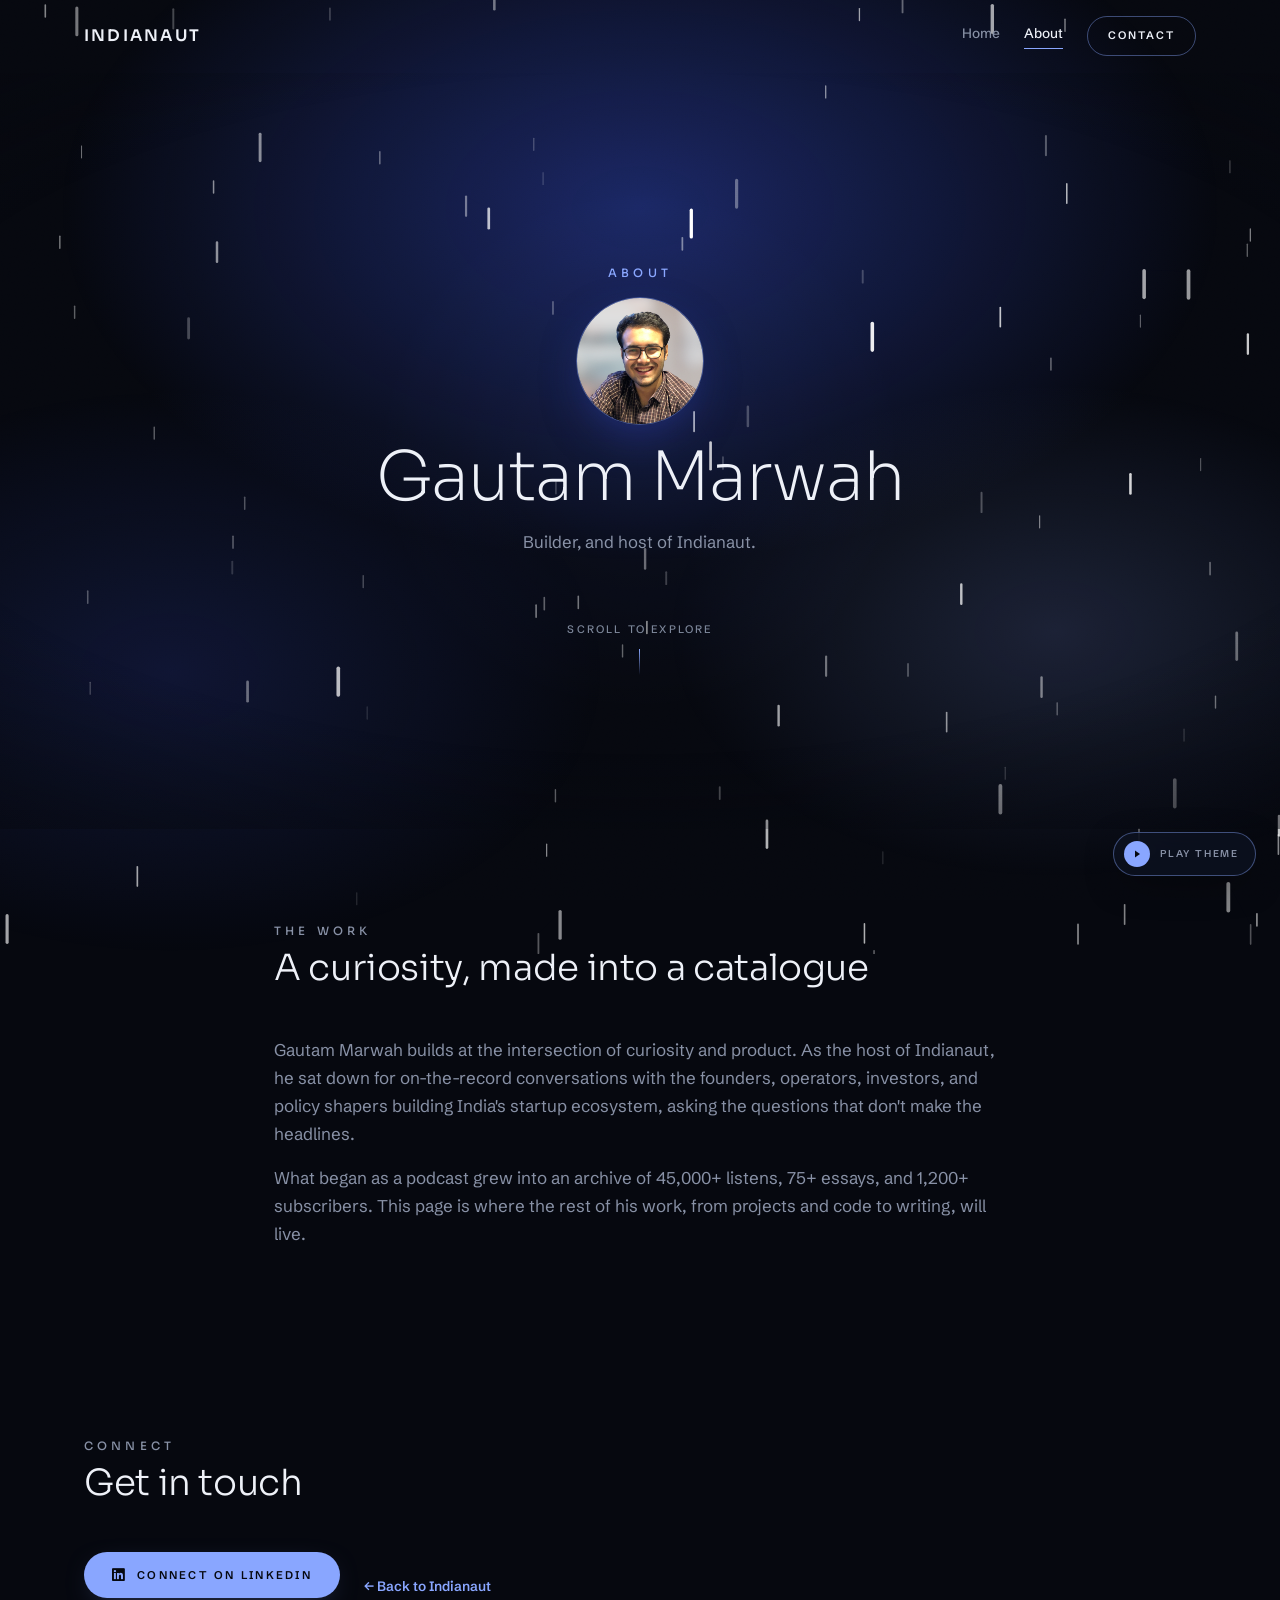
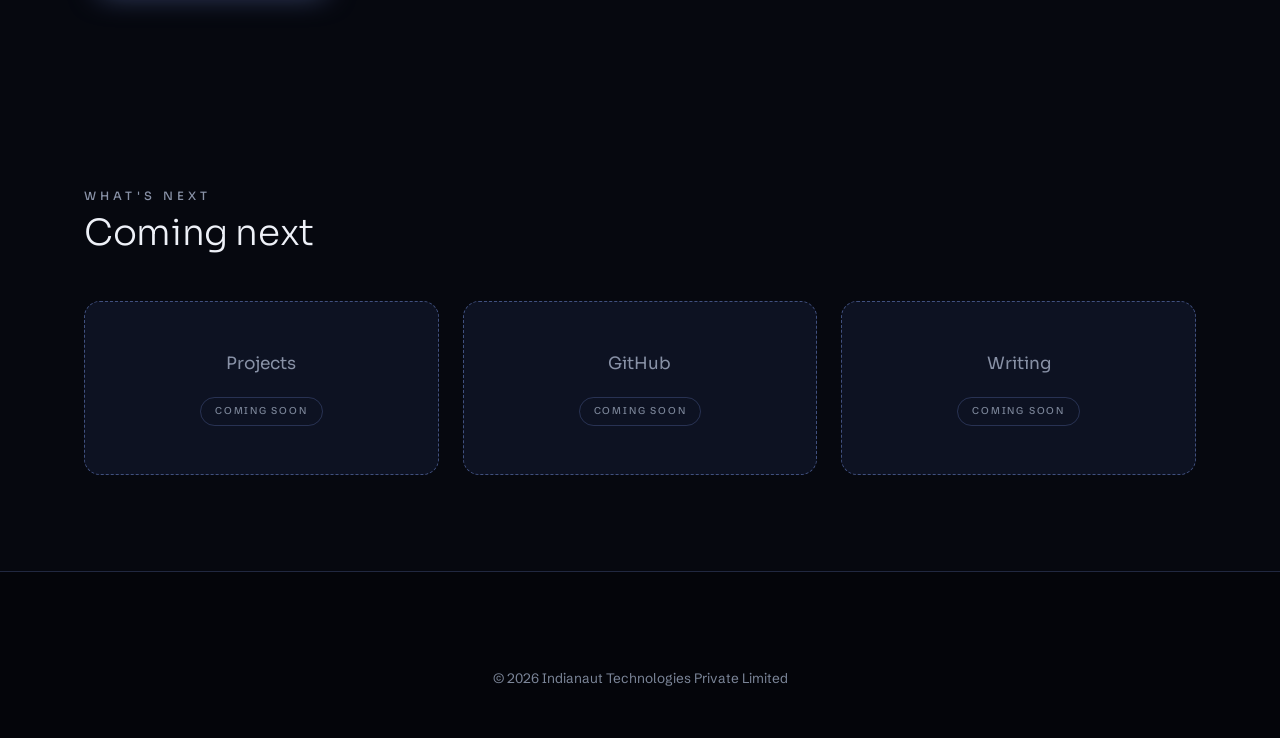
==== commit 723c5ab1: "Fix social and canonical metadata to point at indianaut.in The canonical and og:url tags pointed at " ====
--- a/about.html
+++ b/about.html
@@ -10,19 +10,17 @@
   <link rel="apple-touch-icon" href="favicon.ico">
 
   <meta property="og:type" content="profile">
-  <meta property="og:url" content="https://indianaut.com/about.html">
-  <link rel="canonical" href="https://indianaut.com/about.html">
+  <meta property="og:url" content="https://indianaut.in/about.html">
+  <link rel="canonical" href="https://indianaut.in/about.html">
   <meta property="og:title" content="Gautam Marwah — Indianaut">
   <meta property="og:description" content="Gautam Marwah builds at the intersection of curiosity and product. Host of Indianaut, an archive of 45,000+ listens, 75+ essays, and 1,200+ subscribers.">
-  <meta property="og:image" content="logo.png">
-  <meta property="og:image:width" content="1200">
-  <meta property="og:image:height" content="630">
+  <meta property="og:image" content="https://indianaut.in/logo.png">
   <meta property="og:site_name" content="Indianaut">
 
   <meta name="twitter:card" content="summary_large_image">
   <meta name="twitter:title" content="Gautam Marwah — Indianaut">
   <meta name="twitter:description" content="Builder, and host of Indianaut.">
-  <meta name="twitter:image" content="logo.png">
+  <meta name="twitter:image" content="https://indianaut.in/logo.png">
 
   <link rel="preconnect" href="https://fonts.googleapis.com">
   <link rel="preconnect" href="https://fonts.gstatic.com" crossorigin>
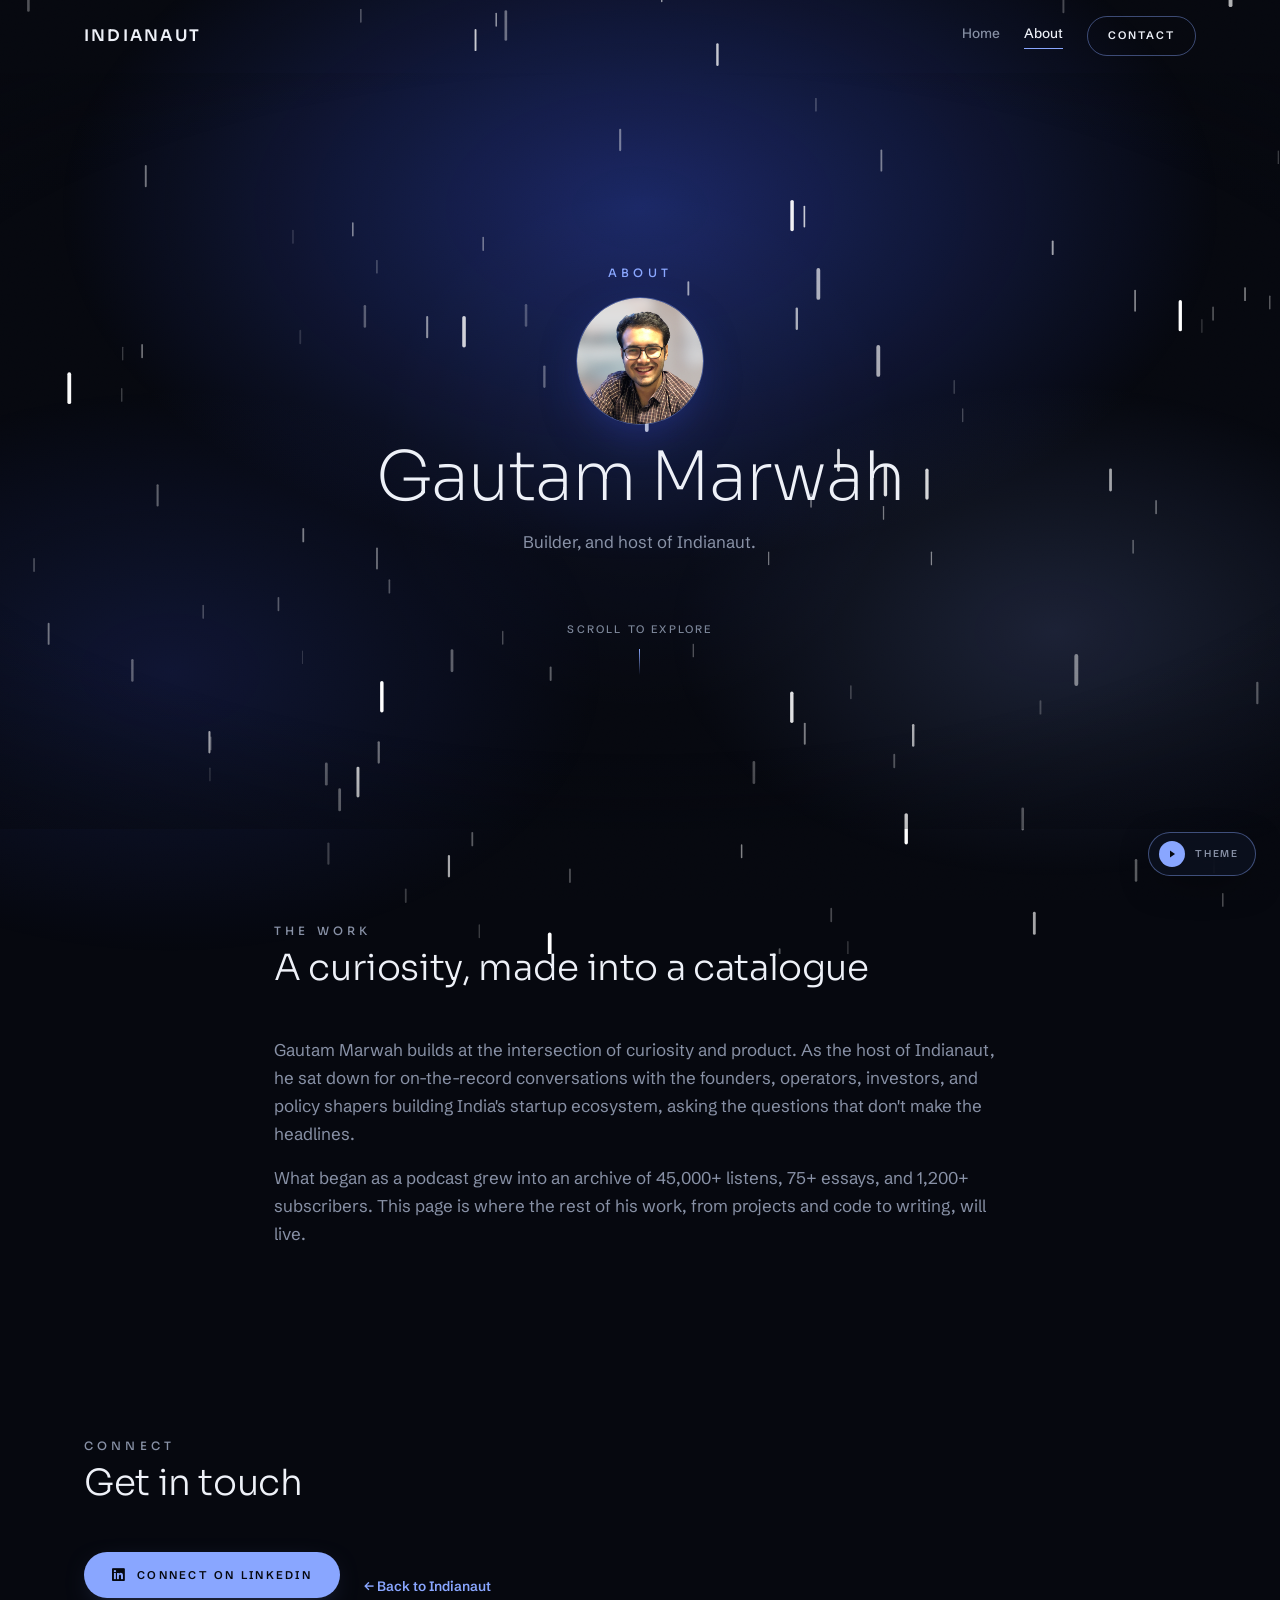
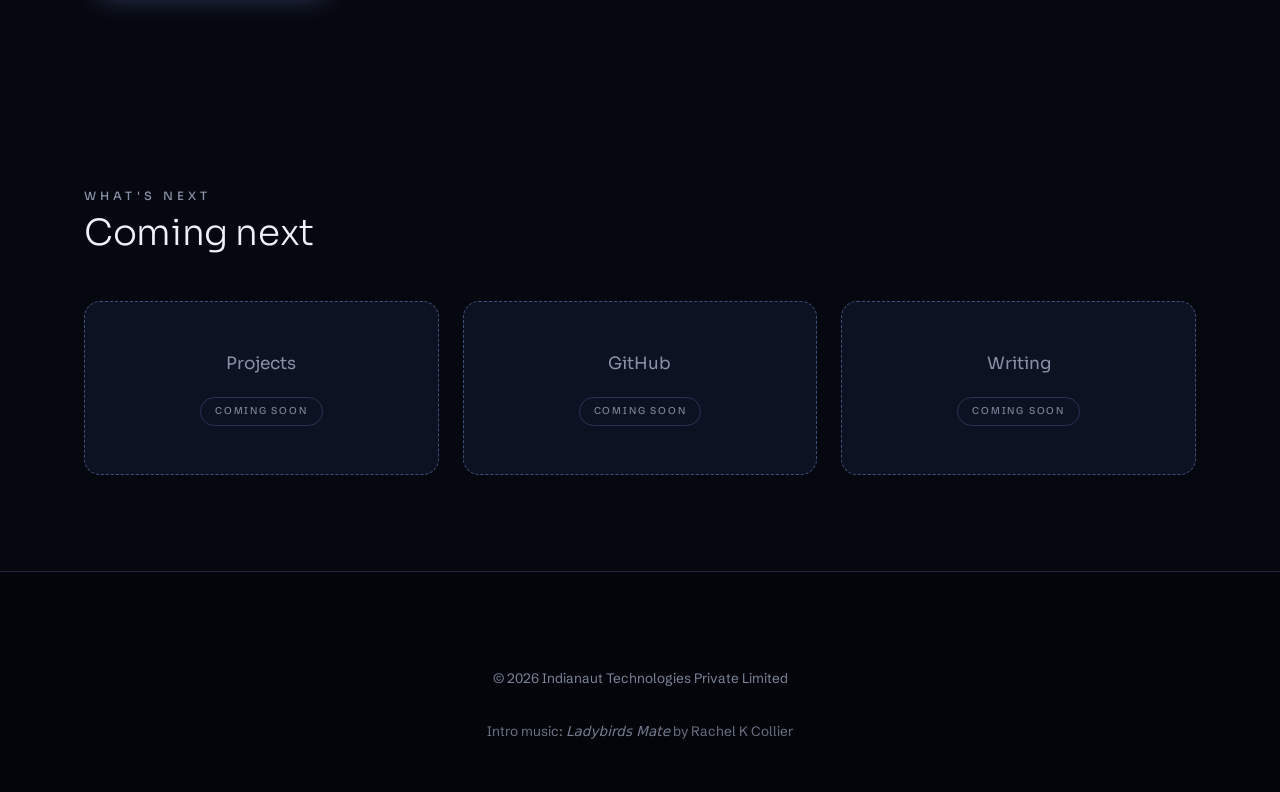
==== commit 421a3ff3: "Fix mobile Substack overflow + theme player, add music credit - Substack embeds: force the fixed-300" ====
--- a/about.html
+++ b/about.html
@@ -123,6 +123,7 @@
   <footer class="site-footer">
     <div class="container footer-inner">
       <p class="footer-copy">© 2026 Indianaut Technologies Private Limited</p>
+      <p class="footer-credit">Intro music: <em>Ladybirds Mate</em> by Rachel K Collier</p>
     </div>
   </footer>
 
--- a/style.css
+++ b/style.css
@@ -646,6 +646,14 @@
   border-radius: var(--radius-sm);
   overflow: hidden;
 }
+/* Substack's embed.js gives the iframe a fixed 300px width, which overflows
+   and clips inside a narrower card on mobile. Force it to fill the card so
+   the embed's own responsive layout reflows to fit. */
+.article-card .substack-post-embed iframe {
+  width: 100% !important;
+  min-width: 0 !important;
+  max-width: 100% !important;
+}
 .article-card .substack-post-embed p {
   color: var(--text-dim);
   font-family: var(--font-body);
@@ -751,6 +759,8 @@
   text-align: center;
 }
 .footer-copy { color: var(--text-faint); font-size: 0.85rem; }
+.footer-credit { color: var(--text-faint); font-size: 0.85rem; margin-top: 6px; opacity: 0.85; }
+.footer-credit em { font-style: italic; color: var(--text-dim); }
 
 /* ==========================================================================
    Atmosphere — film grain + cursor torch
@@ -991,6 +1001,8 @@
   .section { padding: var(--sp-xl) 0; }
   .carousel { padding-inline: calc(50vw - 50% + var(--sp-md)); }
   .carousel::before, .carousel::after { width: 24px; }
+  /* Give the Substack embed room and trim padding so it isn't cramped. */
+  .carousel--advance .article-card { width: min(360px, 88vw); padding: var(--sp-md); }
   .about-grid { grid-template-columns: 1fr; justify-items: center; text-align: center; }
   .about-photo { width: 180px; }
   .about-text p { max-width: 60ch; }
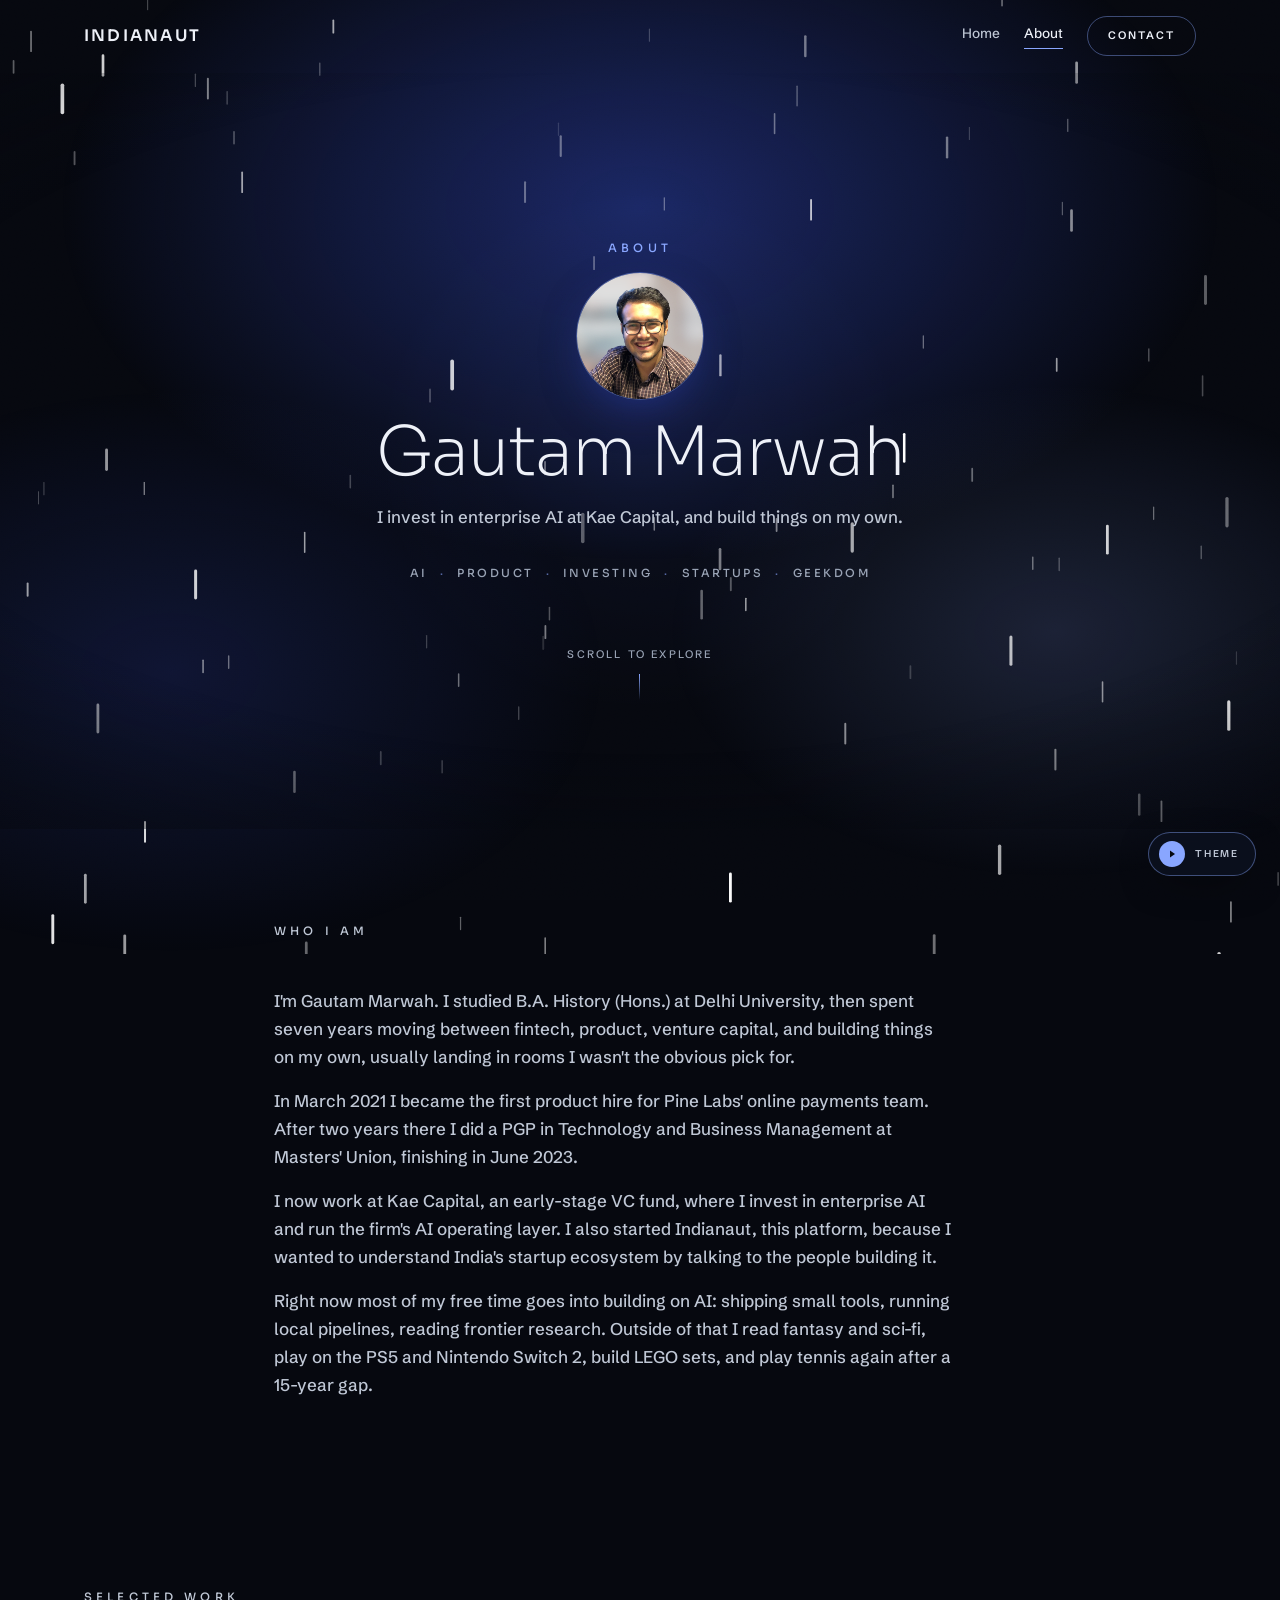
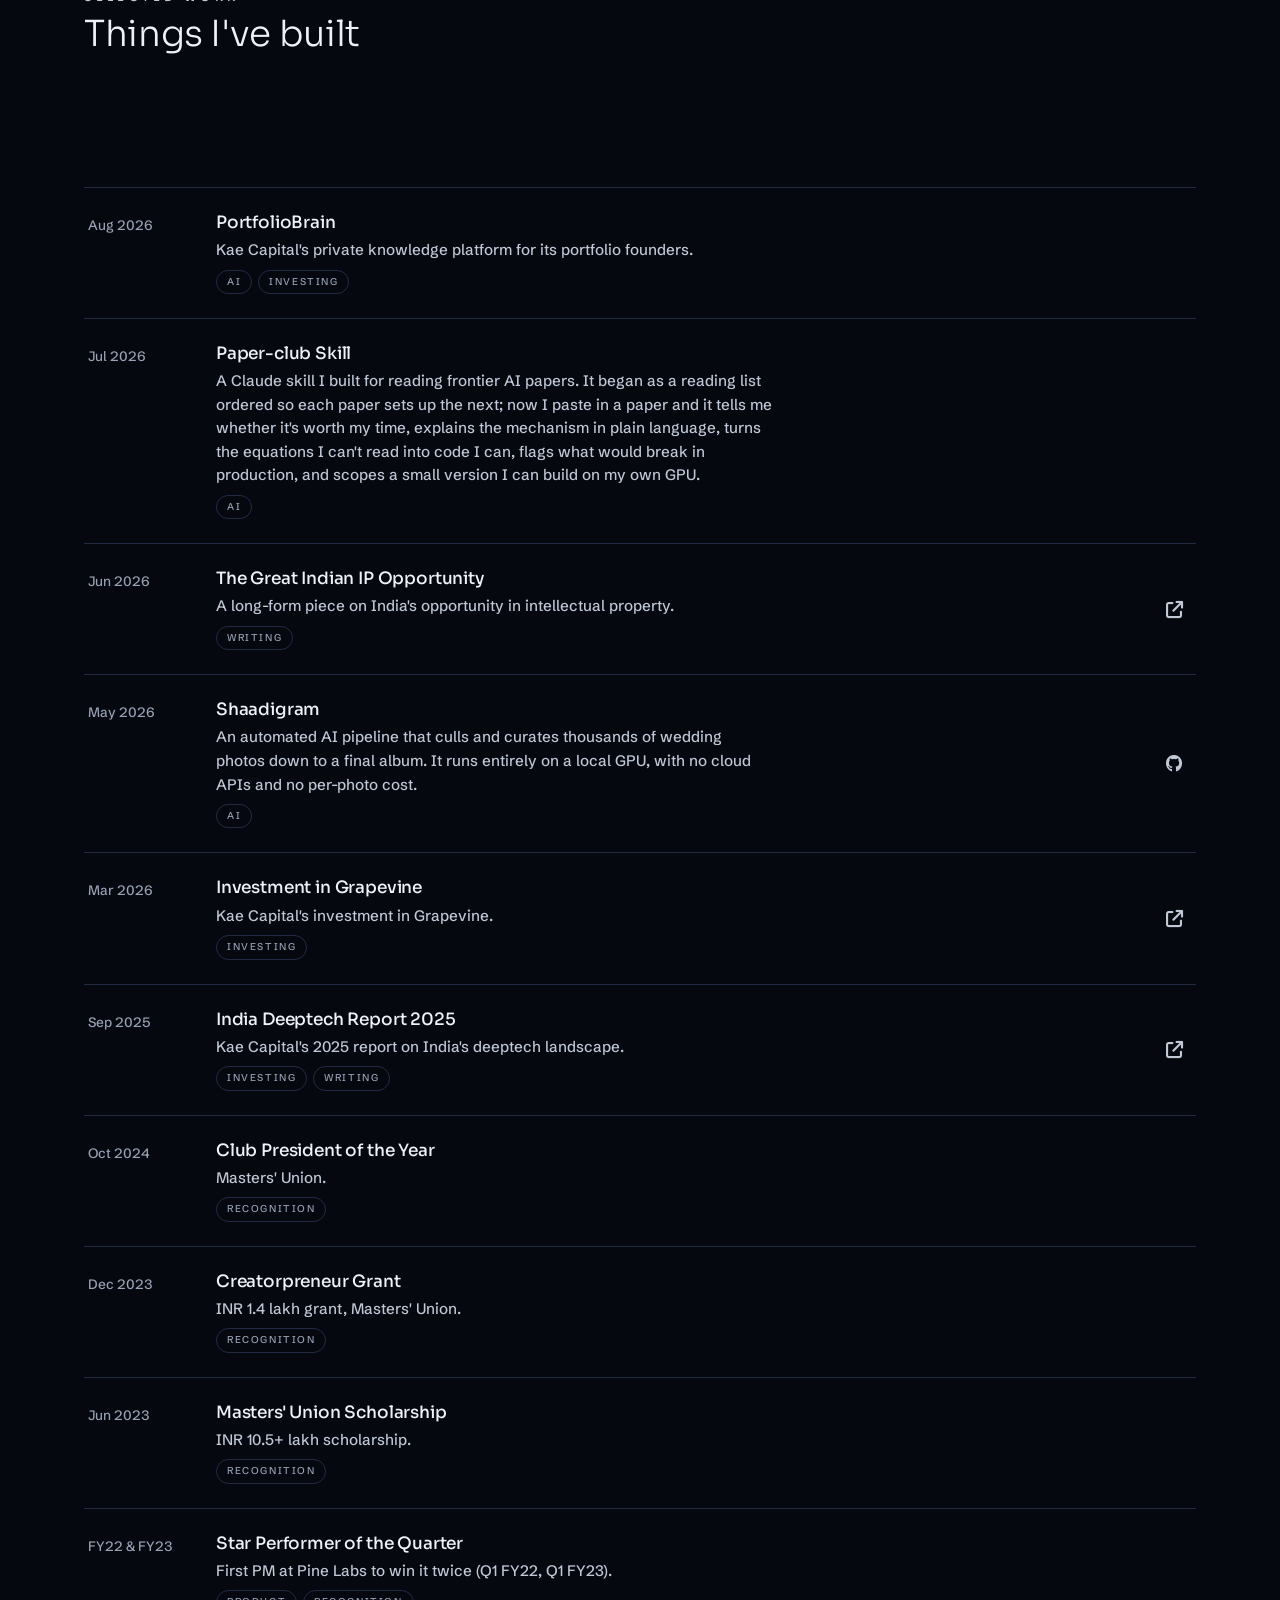
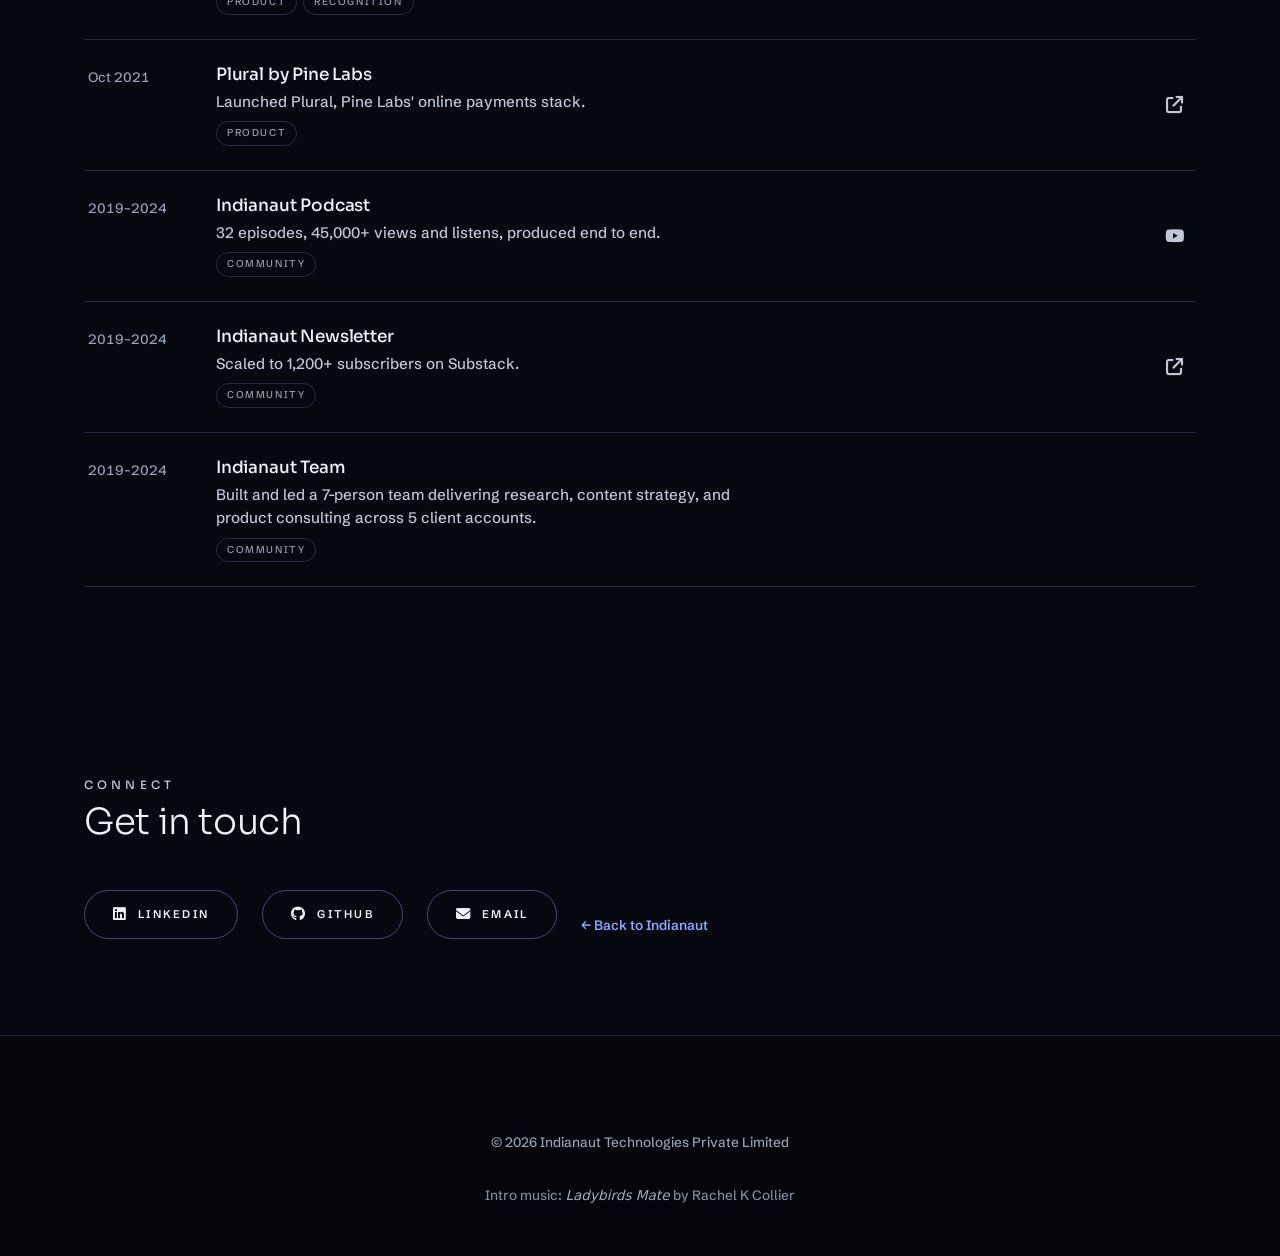
==== commit 58c90b15: "Build the About page and improve readability - about.html: full personal About page inside the exist" ====
--- a/about.html
+++ b/about.html
@@ -4,7 +4,7 @@
   <meta charset="UTF-8">
   <meta name="viewport" content="width=device-width, initial-scale=1.0">
   <title>Gautam Marwah — Indianaut</title>
-  <meta name="description" content="Gautam Marwah builds at the intersection of curiosity and product. Host of Indianaut, an archive of 45,000+ listens, 75+ essays, and 1,200+ subscribers.">
+  <meta name="description" content="Gautam Marwah. I invest in enterprise AI at Kae Capital, started Indianaut, and build across AI, product, investing, startups, and geekdom.">
 
   <link rel="icon" type="image/x-icon" href="favicon.ico">
   <link rel="apple-touch-icon" href="favicon.ico">
@@ -13,13 +13,13 @@
   <meta property="og:url" content="https://indianaut.in/about.html">
   <link rel="canonical" href="https://indianaut.in/about.html">
   <meta property="og:title" content="Gautam Marwah — Indianaut">
-  <meta property="og:description" content="Gautam Marwah builds at the intersection of curiosity and product. Host of Indianaut, an archive of 45,000+ listens, 75+ essays, and 1,200+ subscribers.">
+  <meta property="og:description" content="I invest in enterprise AI at Kae Capital, started Indianaut, and build across AI, product, investing, startups, and geekdom.">
   <meta property="og:image" content="https://indianaut.in/logo.png">
   <meta property="og:site_name" content="Indianaut">
 
   <meta name="twitter:card" content="summary_large_image">
   <meta name="twitter:title" content="Gautam Marwah — Indianaut">
-  <meta name="twitter:description" content="Builder, and host of Indianaut.">
+  <meta name="twitter:description" content="Builder across AI, product, investing, startups, and geekdom.">
   <meta name="twitter:image" content="https://indianaut.in/logo.png">
 
   <link rel="preconnect" href="https://fonts.googleapis.com">
@@ -56,7 +56,10 @@
           <img src="GautamMarwah-Photo.PNG" alt="Gautam Marwah">
         </div>
         <h1 class="hero-name">Gautam Marwah</h1>
-        <p class="hero-role">Builder, and host of Indianaut.</p>
+        <p class="hero-role">I invest in enterprise AI at Kae Capital, and build things on my own.</p>
+        <p class="domain-line" aria-label="AI, Product, Investing, Startups, Geekdom">
+          <span>AI</span><span>Product</span><span>Investing</span><span>Startups</span><span>Geekdom</span>
+        </p>
         <p class="scroll-cue">Scroll to explore</p>
       </div>
     </section>
@@ -65,13 +68,172 @@
     <section class="section bio-section" id="bio">
       <div class="container">
         <div class="section-head">
-          <p class="eyebrow reveal reveal--fade">The Work</p>
-          <h2 class="reveal reveal--fade">A curiosity, made into a catalogue</h2>
+          <p class="eyebrow reveal reveal--fade">Who I Am</p>
         </div>
         <div class="bio-text reveal">
-          <p>Gautam Marwah builds at the intersection of curiosity and product. As the host of Indianaut, he sat down for on-the-record conversations with the founders, operators, investors, and policy shapers building India's startup ecosystem, asking the questions that don't make the headlines.</p>
-          <p>What began as a podcast grew into an archive of 45,000+ listens, 75+ essays, and 1,200+ subscribers. This page is where the rest of his work, from projects and code to writing, will live.</p>
-        </div>
+          <p>I'm Gautam Marwah. I studied B.A. History (Hons.) at Delhi University, then spent seven years moving between fintech, product, venture capital, and building things on my own, usually landing in rooms I wasn't the obvious pick for.</p>
+          <p>In March 2021 I became the first product hire for Pine Labs' online payments team. After two years there I did a PGP in Technology and Business Management at Masters' Union, finishing in June 2023.</p>
+          <p>I now work at Kae Capital, an early-stage VC fund, where I invest in enterprise AI and run the firm's AI operating layer. I also started Indianaut, this platform, because I wanted to understand India's startup ecosystem by talking to the people building it.</p>
+          <p>Right now most of my free time goes into building on AI: shipping small tools, running local pipelines, reading frontier research. Outside of that I read fantasy and sci-fi, play on the PS5 and Nintendo Switch 2, build LEGO sets, and play tennis again after a 15-year gap.</p>
+        </div>
+      </div>
+    </section>
+
+    <!-- Selected work -->
+    <section class="section" id="work">
+      <div class="container">
+        <div class="section-head">
+          <p class="eyebrow reveal reveal--fade">Selected Work</p>
+          <h2 class="reveal reveal--fade">Things I've built</h2>
+        </div>
+
+        <div class="work-controls reveal">
+          <div class="work-filter" role="group" aria-label="Filter work by domain">
+            <button type="button" class="filter-chip is-active" data-filter="all" aria-pressed="true">All</button>
+            <button type="button" class="filter-chip" data-filter="investing" aria-pressed="false">Investing</button>
+            <button type="button" class="filter-chip" data-filter="ai" aria-pressed="false">AI</button>
+            <button type="button" class="filter-chip" data-filter="product" aria-pressed="false">Product</button>
+            <button type="button" class="filter-chip" data-filter="community" aria-pressed="false">Community</button>
+            <button type="button" class="filter-chip" data-filter="writing" aria-pressed="false">Writing</button>
+            <button type="button" class="filter-chip" data-filter="recognition" aria-pressed="false">Recognition</button>
+          </div>
+          <p class="work-count" aria-live="polite"></p>
+        </div>
+
+        <ul class="work-index reveal">
+          <li class="work-row" data-domains="ai investing">
+            <span class="work-date">Aug 2026</span>
+            <div class="work-main">
+              <h3 class="work-title">PortfolioBrain</h3>
+              <p class="work-desc">Kae Capital's private knowledge platform for its portfolio founders.</p>
+              <div class="work-tags"><span class="work-tag">AI</span><span class="work-tag">Investing</span></div>
+            </div>
+          </li>
+
+          <li class="work-row" data-domains="ai">
+            <span class="work-date">Jul 2026</span>
+            <div class="work-main">
+              <h3 class="work-title">Paper-club Skill</h3>
+              <p class="work-desc">A Claude skill I built for reading frontier AI papers. It began as a reading list ordered so each paper sets up the next; now I paste in a paper and it tells me whether it's worth my time, explains the mechanism in plain language, turns the equations I can't read into code I can, flags what would break in production, and scopes a small version I can build on my own GPU.</p>
+              <div class="work-tags"><span class="work-tag">AI</span></div>
+            </div>
+          </li>
+
+          <li class="work-row has-link" data-domains="writing">
+            <span class="work-date">Jun 2026</span>
+            <div class="work-main">
+              <h3 class="work-title">The Great Indian IP Opportunity</h3>
+              <p class="work-desc">A long-form piece on India's opportunity in intellectual property.</p>
+              <div class="work-tags"><span class="work-tag">Writing</span></div>
+            </div>
+            <a class="work-link" href="https://kae-capital.com/blog/the-great-indian-ip-opportunity/" target="_blank" rel="noopener" aria-label="Read The Great Indian IP Opportunity"><i class="fas fa-arrow-up-right-from-square" aria-hidden="true"></i></a>
+          </li>
+
+          <li class="work-row has-link" data-domains="ai">
+            <span class="work-date">May 2026</span>
+            <div class="work-main">
+              <h3 class="work-title">Shaadigram</h3>
+              <p class="work-desc">An automated AI pipeline that culls and curates thousands of wedding photos down to a final album. It runs entirely on a local GPU, with no cloud APIs and no per-photo cost.</p>
+              <div class="work-tags"><span class="work-tag">AI</span></div>
+            </div>
+            <a class="work-link" href="https://github.com/GautamM15/shaadigram" target="_blank" rel="noopener" aria-label="View Shaadigram on GitHub"><i class="fab fa-github" aria-hidden="true"></i></a>
+          </li>
+
+          <li class="work-row has-link" data-domains="investing">
+            <span class="work-date">Mar 2026</span>
+            <div class="work-main">
+              <h3 class="work-title">Investment in Grapevine</h3>
+              <p class="work-desc">Kae Capital's investment in Grapevine.</p>
+              <div class="work-tags"><span class="work-tag">Investing</span></div>
+            </div>
+            <a class="work-link" href="https://kae-capital.com/blog/why-we-invested-in-grapevine/" target="_blank" rel="noopener" aria-label="Read why Kae Capital invested in Grapevine"><i class="fas fa-arrow-up-right-from-square" aria-hidden="true"></i></a>
+          </li>
+
+          <li class="work-row has-link" data-domains="investing writing">
+            <span class="work-date">Sep 2025</span>
+            <div class="work-main">
+              <h3 class="work-title">India Deeptech Report 2025</h3>
+              <p class="work-desc">Kae Capital's 2025 report on India's deeptech landscape.</p>
+              <div class="work-tags"><span class="work-tag">Investing</span><span class="work-tag">Writing</span></div>
+            </div>
+            <a class="work-link" href="https://kae-capital.com/report/india-deeptech-2025/" target="_blank" rel="noopener" aria-label="Read the India Deeptech Report 2025"><i class="fas fa-arrow-up-right-from-square" aria-hidden="true"></i></a>
+          </li>
+
+          <li class="work-row" data-domains="recognition">
+            <span class="work-date">Oct 2024</span>
+            <div class="work-main">
+              <h3 class="work-title">Club President of the Year</h3>
+              <p class="work-desc">Masters' Union.</p>
+              <div class="work-tags"><span class="work-tag">Recognition</span></div>
+            </div>
+          </li>
+
+          <li class="work-row" data-domains="recognition">
+            <span class="work-date">Dec 2023</span>
+            <div class="work-main">
+              <h3 class="work-title">Creatorpreneur Grant</h3>
+              <p class="work-desc">INR 1.4 lakh grant, Masters' Union.</p>
+              <div class="work-tags"><span class="work-tag">Recognition</span></div>
+            </div>
+          </li>
+
+          <li class="work-row" data-domains="recognition">
+            <span class="work-date">Jun 2023</span>
+            <div class="work-main">
+              <h3 class="work-title">Masters' Union Scholarship</h3>
+              <p class="work-desc">INR 10.5+ lakh scholarship.</p>
+              <div class="work-tags"><span class="work-tag">Recognition</span></div>
+            </div>
+          </li>
+
+          <li class="work-row" data-domains="product recognition">
+            <span class="work-date">FY22 &amp; FY23</span>
+            <div class="work-main">
+              <h3 class="work-title">Star Performer of the Quarter</h3>
+              <p class="work-desc">First PM at Pine Labs to win it twice (Q1 FY22, Q1 FY23).</p>
+              <div class="work-tags"><span class="work-tag">Product</span><span class="work-tag">Recognition</span></div>
+            </div>
+          </li>
+
+          <li class="work-row has-link" data-domains="product">
+            <span class="work-date">Oct 2021</span>
+            <div class="work-main">
+              <h3 class="work-title">Plural by Pine Labs</h3>
+              <p class="work-desc">Launched Plural, Pine Labs' online payments stack.</p>
+              <div class="work-tags"><span class="work-tag">Product</span></div>
+            </div>
+            <a class="work-link" href="https://www.producthunt.com/products/plural#plural" target="_blank" rel="noopener" aria-label="View Plural by Pine Labs on Product Hunt"><i class="fas fa-arrow-up-right-from-square" aria-hidden="true"></i></a>
+          </li>
+
+          <li class="work-row has-link" data-domains="community">
+            <span class="work-date">2019&ndash;2024</span>
+            <div class="work-main">
+              <h3 class="work-title">Indianaut Podcast</h3>
+              <p class="work-desc">32 episodes, 45,000+ views and listens, produced end to end.</p>
+              <div class="work-tags"><span class="work-tag">Community</span></div>
+            </div>
+            <a class="work-link" href="https://www.youtube.com/@indianaut" target="_blank" rel="noopener" aria-label="Watch the Indianaut podcast on YouTube"><i class="fab fa-youtube" aria-hidden="true"></i></a>
+          </li>
+
+          <li class="work-row has-link" data-domains="community">
+            <span class="work-date">2019&ndash;2024</span>
+            <div class="work-main">
+              <h3 class="work-title">Indianaut Newsletter</h3>
+              <p class="work-desc">Scaled to 1,200+ subscribers on Substack.</p>
+              <div class="work-tags"><span class="work-tag">Community</span></div>
+            </div>
+            <a class="work-link" href="https://indianaut.substack.com/" target="_blank" rel="noopener" aria-label="Read the Indianaut newsletter on Substack"><i class="fas fa-arrow-up-right-from-square" aria-hidden="true"></i></a>
+          </li>
+
+          <li class="work-row" data-domains="community">
+            <span class="work-date">2019&ndash;2024</span>
+            <div class="work-main">
+              <h3 class="work-title">Indianaut Team</h3>
+              <p class="work-desc">Built and led a 7-person team delivering research, content strategy, and product consulting across 5 client accounts.</p>
+              <div class="work-tags"><span class="work-tag">Community</span></div>
+            </div>
+          </li>
+        </ul>
       </div>
     </section>
 
@@ -84,36 +246,19 @@
         </div>
         <div class="reveal">
           <div class="connect-actions">
-            <a href="https://www.linkedin.com/in/gautam-marwah/" target="_blank" rel="noopener" class="btn btn-primary">
+            <a href="https://www.linkedin.com/in/gautam-marwah/" target="_blank" rel="noopener" class="btn btn-ghost">
               <i class="fab fa-linkedin" aria-hidden="true"></i>
-              <span>Connect on LinkedIn</span>
+              <span>LinkedIn</span>
             </a>
-            <a href="index.html" class="about-cta u-link">← Back to Indianaut</a>
-          </div>
-          <!-- TODO: add a direct email here if desired -->
-        </div>
-      </div>
-    </section>
-
-    <!-- Coming next -->
-    <section class="section" id="coming-next">
-      <div class="container">
-        <div class="section-head">
-          <p class="eyebrow reveal reveal--fade">What's Next</p>
-          <h2 class="reveal reveal--fade">Coming next</h2>
-        </div>
-        <div class="tiles-grid stagger">
-          <div class="tile reveal">
-            <h3>Projects</h3>
-            <span class="tile-tag">Coming soon</span>
-          </div>
-          <div class="tile reveal">
-            <h3>GitHub</h3>
-            <span class="tile-tag">Coming soon</span>
-          </div>
-          <div class="tile reveal">
-            <h3>Writing</h3>
-            <span class="tile-tag">Coming soon</span>
+            <a href="https://github.com/GautamM15" target="_blank" rel="noopener" class="btn btn-ghost">
+              <i class="fab fa-github" aria-hidden="true"></i>
+              <span>GitHub</span>
+            </a>
+            <a href="mailto:gautamarwah@gmail.com" class="btn btn-ghost">
+              <i class="fas fa-envelope" aria-hidden="true"></i>
+              <span>Email</span>
+            </a>
+            <a href="index.html" class="about-cta u-link">&larr; Back to Indianaut</a>
           </div>
         </div>
       </div>
--- a/style.css
+++ b/style.css
@@ -18,8 +18,8 @@
   --panel: #0D1222;
   --panel-2: #141B2E;
   --text: #EEF1F8;
-  --text-dim: #8891A6;
-  --text-faint: #7C8699;
+  --text-dim: #C0C8D6;
+  --text-faint: #98A2B4;
   --accent: #89A6FF;
   --accent-deep: #3D5AF1;
   --accent-bright: #AFC3FF;
@@ -79,7 +79,7 @@
   color: var(--text);
   font-family: var(--font-body);
   font-size: 1.0625rem;
-  font-weight: 400;
+  font-weight: 500;
   line-height: 1.65;
   -webkit-font-smoothing: antialiased;
   overflow-x: hidden;
@@ -741,6 +741,128 @@
   border: 1px solid var(--hairline);
   border-radius: var(--radius-pill);
   padding: 5px 14px;
+}
+
+.bio-text { max-width: 68ch; }
+
+/* About hero: the disciplines this person builds across */
+.domain-line {
+  display: flex;
+  flex-wrap: wrap;
+  align-items: center;
+  justify-content: center;
+  row-gap: 6px;
+  margin-top: var(--sp-md);
+}
+.domain-line span {
+  font-family: var(--font-display);
+  font-size: 0.7rem;
+  font-weight: 500;
+  letter-spacing: 0.22em;
+  text-transform: uppercase;
+  color: var(--text-faint);
+}
+.domain-line span:not(:last-child)::after {
+  content: "\00B7";
+  margin: 0 12px;
+  color: var(--accent);
+  opacity: 0.6;
+}
+
+/* Selected work: domain filter */
+.work-controls {
+  display: flex;
+  flex-wrap: wrap;
+  align-items: center;
+  justify-content: space-between;
+  gap: var(--sp-md);
+  margin-bottom: var(--sp-xl);
+}
+.work-filter { display: flex; flex-wrap: wrap; gap: var(--sp-sm); }
+.filter-chip {
+  font-family: var(--font-display);
+  font-size: 0.7rem;
+  font-weight: 500;
+  letter-spacing: 0.14em;
+  text-transform: uppercase;
+  color: var(--text-dim);
+  background: transparent;
+  border: 1px solid var(--hairline);
+  border-radius: var(--radius-pill);
+  padding: 8px 16px;
+  transition: color var(--dur-fast) ease, border-color var(--dur-fast) ease, background var(--dur-fast) ease;
+}
+.filter-chip:hover { color: var(--text); border-color: var(--hairline-strong); }
+.filter-chip.is-active { color: var(--accent-bright); border-color: var(--accent); background: rgba(137, 166, 255, 0.08); }
+.work-count { font-size: 0.85rem; color: var(--text-faint); white-space: nowrap; }
+
+/* Selected work: the index */
+.work-index { border-top: 1px solid var(--hairline); }
+.work-row {
+  position: relative;
+  display: grid;
+  grid-template-columns: 104px 1fr auto;
+  gap: var(--sp-lg);
+  align-items: start;
+  padding: var(--sp-lg) var(--sp-xs);
+  border-bottom: 1px solid var(--hairline);
+  transition: background var(--dur-med) var(--ease-out-expo);
+}
+.work-row.is-hidden { display: none; }
+.work-row.has-link:hover { background: rgba(20, 27, 46, 0.45); }
+.work-date {
+  font-size: 0.85rem;
+  color: var(--text-faint);
+  padding-top: 3px;
+  white-space: nowrap;
+  font-variant-numeric: tabular-nums;
+}
+.work-main { min-width: 0; }
+.work-title {
+  font-family: var(--font-display);
+  font-weight: 500;
+  font-size: 1.0625rem;
+  line-height: 1.3;
+  letter-spacing: -0.01em;
+  color: var(--text);
+}
+.work-row.has-link:hover .work-title { color: var(--accent-bright); }
+.work-desc { color: var(--text-dim); font-size: 0.95rem; line-height: 1.55; margin-top: 4px; max-width: 62ch; }
+.work-tags { display: flex; flex-wrap: wrap; gap: 6px; margin-top: var(--sp-sm); }
+.work-tag {
+  font-size: 0.62rem;
+  font-weight: 500;
+  letter-spacing: 0.16em;
+  text-transform: uppercase;
+  color: var(--text-faint);
+  border: 1px solid var(--hairline);
+  border-radius: var(--radius-pill);
+  padding: 3px 10px;
+}
+.work-link {
+  align-self: center;
+  display: inline-flex;
+  align-items: center;
+  justify-content: center;
+  width: 36px;
+  height: 36px;
+  color: var(--text-dim);
+  font-size: 1.0625rem;
+  border-radius: var(--radius-pill);
+  transition: color var(--dur-fast) ease, background var(--dur-fast) ease;
+}
+a.work-link:hover, a.work-link:focus-visible { color: var(--accent-bright); background: rgba(137, 166, 255, 0.08); }
+.work-row.has-link:hover .work-link { color: var(--accent); }
+/* Stretch the single row link to the whole row so it is one clickable target. */
+a.work-link::after { content: ""; position: absolute; inset: 0; }
+
+@media (max-width: 640px) {
+  .work-controls { justify-content: flex-start; }
+  .work-row { grid-template-columns: 1fr auto; gap: var(--sp-xs) var(--sp-md); padding: var(--sp-md) 0; }
+  .work-date { grid-column: 1 / -1; order: -1; padding-top: 0; }
+  .work-link { align-self: start; }
+  .domain-line span { font-size: 0.62rem; letter-spacing: 0.18em; }
+  .domain-line span:not(:last-child)::after { margin: 0 8px; }
 }
 
 /* ==========================================================================
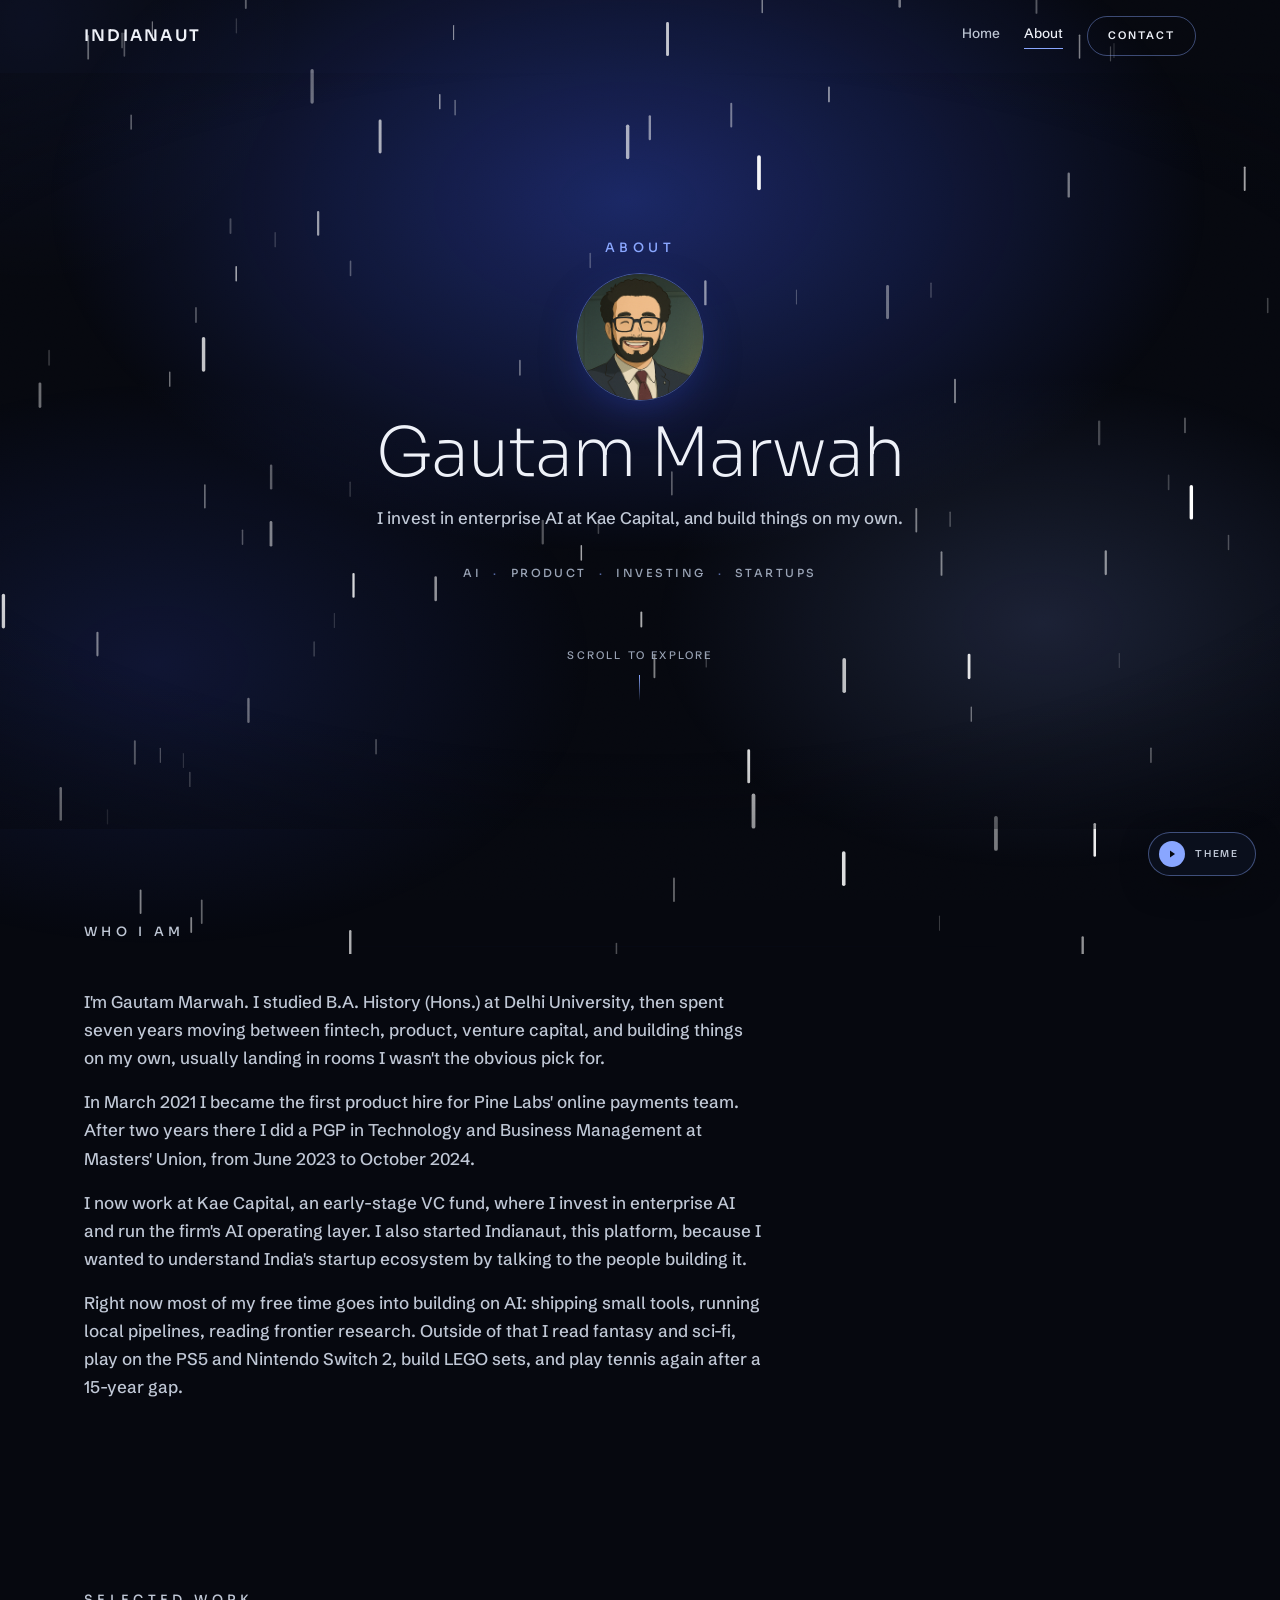
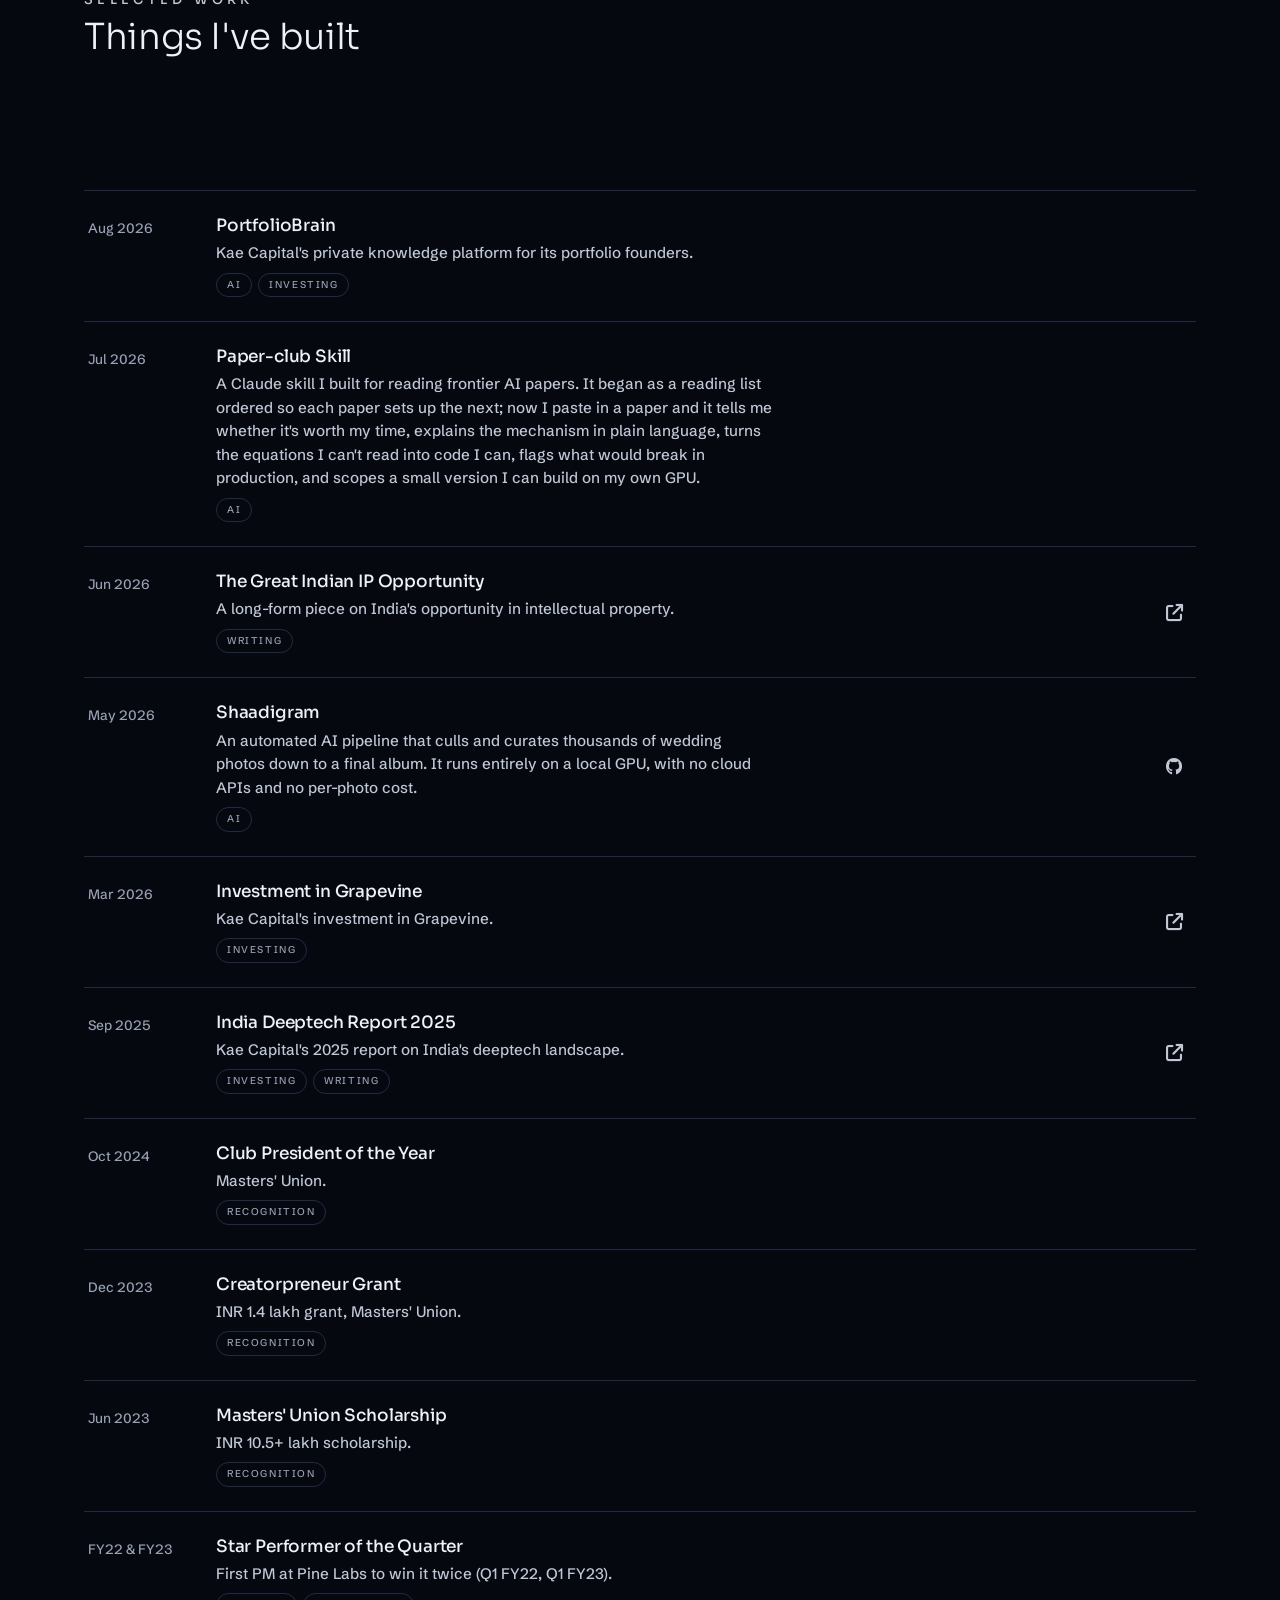
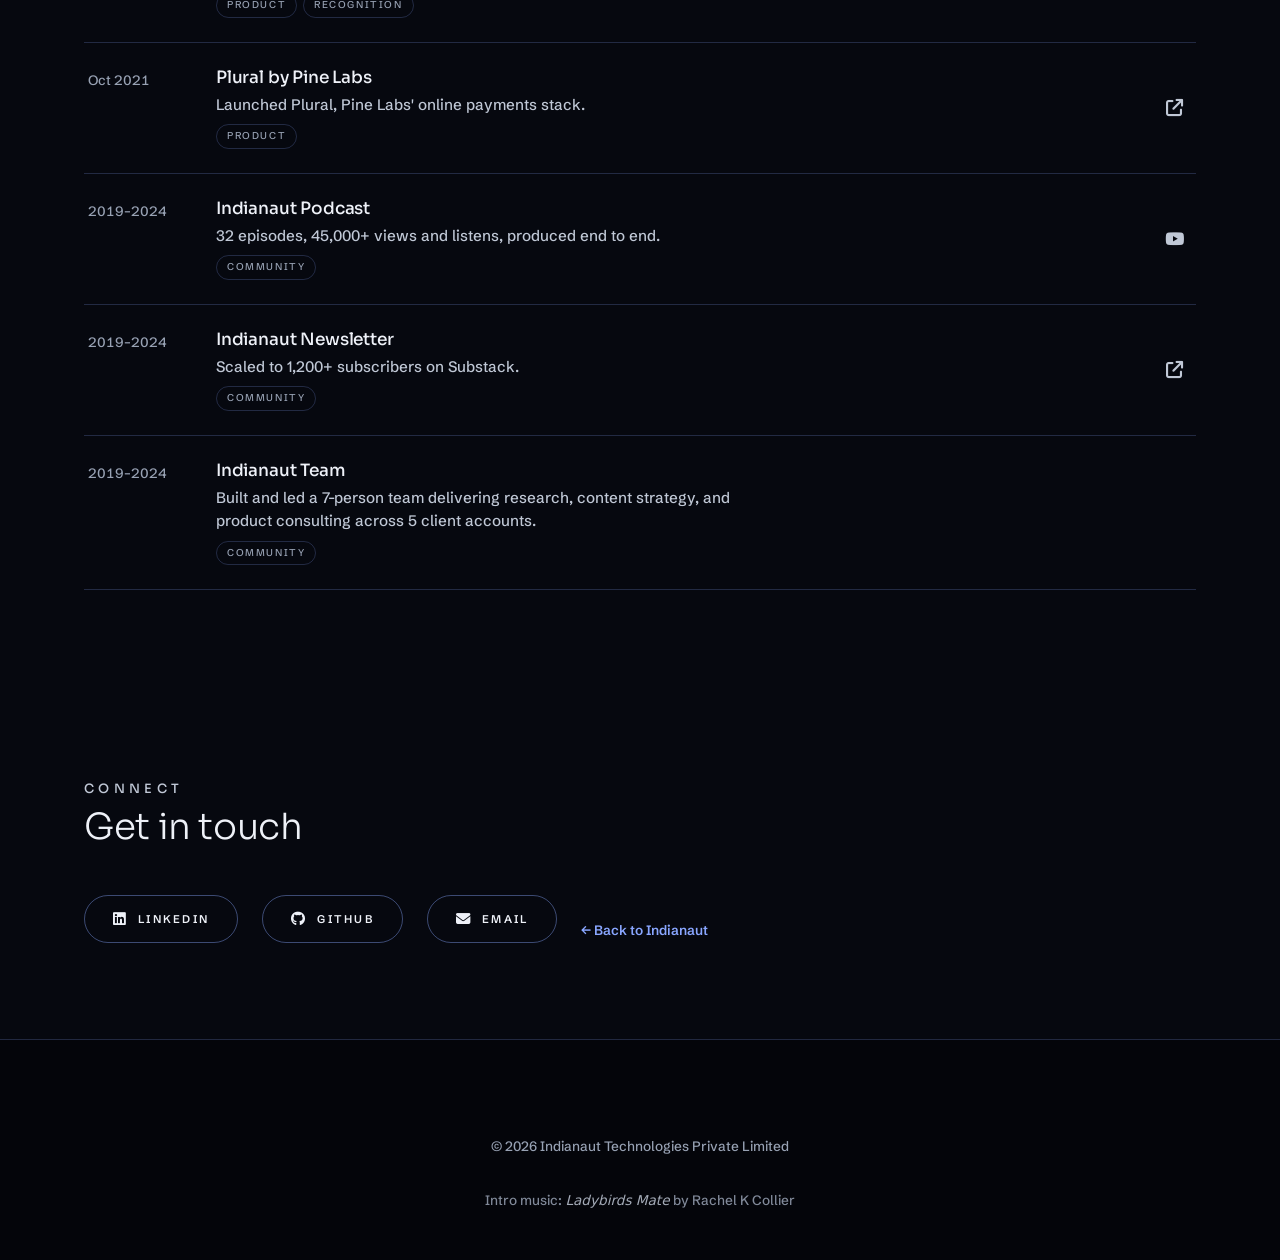
==== commit c7a9843e: "Update About page: bio, photo, layout, and fix theme playback - Bio: correct the PGP dates (June 202" ====
--- a/about.html
+++ b/about.html
@@ -4,7 +4,7 @@
   <meta charset="UTF-8">
   <meta name="viewport" content="width=device-width, initial-scale=1.0">
   <title>Gautam Marwah — Indianaut</title>
-  <meta name="description" content="Gautam Marwah. I invest in enterprise AI at Kae Capital, started Indianaut, and build across AI, product, investing, startups, and geekdom.">
+  <meta name="description" content="Gautam Marwah. I invest in enterprise AI at Kae Capital, started Indianaut, and build across AI, product, investing, and startups.">
 
   <link rel="icon" type="image/x-icon" href="favicon.ico">
   <link rel="apple-touch-icon" href="favicon.ico">
@@ -13,13 +13,13 @@
   <meta property="og:url" content="https://indianaut.in/about.html">
   <link rel="canonical" href="https://indianaut.in/about.html">
   <meta property="og:title" content="Gautam Marwah — Indianaut">
-  <meta property="og:description" content="I invest in enterprise AI at Kae Capital, started Indianaut, and build across AI, product, investing, startups, and geekdom.">
+  <meta property="og:description" content="I invest in enterprise AI at Kae Capital, started Indianaut, and build across AI, product, investing, and startups.">
   <meta property="og:image" content="https://indianaut.in/logo.png">
   <meta property="og:site_name" content="Indianaut">
 
   <meta name="twitter:card" content="summary_large_image">
   <meta name="twitter:title" content="Gautam Marwah — Indianaut">
-  <meta name="twitter:description" content="Builder across AI, product, investing, startups, and geekdom.">
+  <meta name="twitter:description" content="Builder across AI, product, investing, and startups.">
   <meta name="twitter:image" content="https://indianaut.in/logo.png">
 
   <link rel="preconnect" href="https://fonts.googleapis.com">
@@ -53,12 +53,12 @@
       <div class="hero-content">
         <p class="eyebrow hero-eyebrow">About</p>
         <div class="hero-photo">
-          <img src="GautamMarwah-Photo.PNG" alt="Gautam Marwah">
+          <img src="GautamMarwah-Photo-2.png" alt="Gautam Marwah">
         </div>
         <h1 class="hero-name">Gautam Marwah</h1>
         <p class="hero-role">I invest in enterprise AI at Kae Capital, and build things on my own.</p>
-        <p class="domain-line" aria-label="AI, Product, Investing, Startups, Geekdom">
-          <span>AI</span><span>Product</span><span>Investing</span><span>Startups</span><span>Geekdom</span>
+        <p class="domain-line" aria-label="AI, Product, Investing, Startups">
+          <span>AI</span><span>Product</span><span>Investing</span><span>Startups</span>
         </p>
         <p class="scroll-cue">Scroll to explore</p>
       </div>
@@ -72,7 +72,7 @@
         </div>
         <div class="bio-text reveal">
           <p>I'm Gautam Marwah. I studied B.A. History (Hons.) at Delhi University, then spent seven years moving between fintech, product, venture capital, and building things on my own, usually landing in rooms I wasn't the obvious pick for.</p>
-          <p>In March 2021 I became the first product hire for Pine Labs' online payments team. After two years there I did a PGP in Technology and Business Management at Masters' Union, finishing in June 2023.</p>
+          <p>In March 2021 I became the first product hire for Pine Labs' online payments team. After two years there I did a PGP in Technology and Business Management at Masters' Union, from June 2023 to October 2024.</p>
           <p>I now work at Kae Capital, an early-stage VC fund, where I invest in enterprise AI and run the firm's AI operating layer. I also started Indianaut, this platform, because I wanted to understand India's startup ecosystem by talking to the people building it.</p>
           <p>Right now most of my free time goes into building on AI: shipping small tools, running local pipelines, reading frontier research. Outside of that I read fantasy and sci-fi, play on the PS5 and Nintendo Switch 2, build LEGO sets, and play tennis again after a 15-year gap.</p>
         </div>
--- a/style.css
+++ b/style.css
@@ -105,10 +105,10 @@
 .eyebrow {
   display: block;
   font-family: var(--font-display);
-  font-size: 0.72rem;
+  font-size: 0.8rem;
   font-weight: 500;
   line-height: 1.2;
-  letter-spacing: 0.36em;
+  letter-spacing: 0.34em;
   text-transform: uppercase;
   color: var(--accent);
 }
@@ -426,6 +426,7 @@
   animation: rise-in var(--dur-slow) var(--ease-out-expo) 0.7s forwards;
 }
 .hero-photo {
+  position: relative;
   width: 128px;
   height: 128px;
   border-radius: 50%;
@@ -436,7 +437,11 @@
   transform: scale(0.94);
   animation: bloom-in 1s var(--ease-out-expo) 0.2s forwards;
 }
-.hero-photo img { width: 100%; height: 100%; object-fit: cover; }
+/* The portrait is a full-body illustration. Rather than object-fit + a
+   transform scale (which upscales an already-shrunk bitmap and blurs it),
+   render the image oversized so the browser samples the source at full
+   resolution, then clip to the circle and position on the face. */
+.hero-photo img { position: absolute; left: 50%; top: -6%; width: 188%; max-width: none; height: auto; transform: translateX(-50%); }
 
 /* ==========================================================================
    Scroll reveal system
@@ -673,6 +678,7 @@
   align-items: start;
 }
 .about-photo {
+  position: relative;
   width: 100%;
   aspect-ratio: 1;
   border-radius: 50%;
@@ -680,7 +686,7 @@
   border: 1px solid var(--hairline-strong);
   box-shadow: 0 20px 60px -24px rgba(61, 90, 241, 0.45);
 }
-.about-photo img { width: 100%; height: 100%; object-fit: cover; }
+.about-photo img { position: absolute; left: 50%; top: -6%; width: 188%; max-width: none; height: auto; transform: translateX(-50%); }
 .about-text p { color: var(--text-dim); max-width: 68ch; margin-bottom: var(--sp-md); }
 .about-text p:last-child { margin-bottom: 0; }
 .host-link { color: var(--text); font-weight: 600; }
@@ -695,7 +701,8 @@
 }
 
 /* About page: bio / connect / coming next */
-.bio-section .container { max-width: 780px; }
+/* Bio uses the standard container so "Who I Am" lines up with the sections
+   below it; the reading measure is held by .bio-text max-width instead. */
 .bio-text p { color: var(--text-dim); margin-bottom: var(--sp-md); }
 .bio-text p:last-child { margin-bottom: 0; }
 
